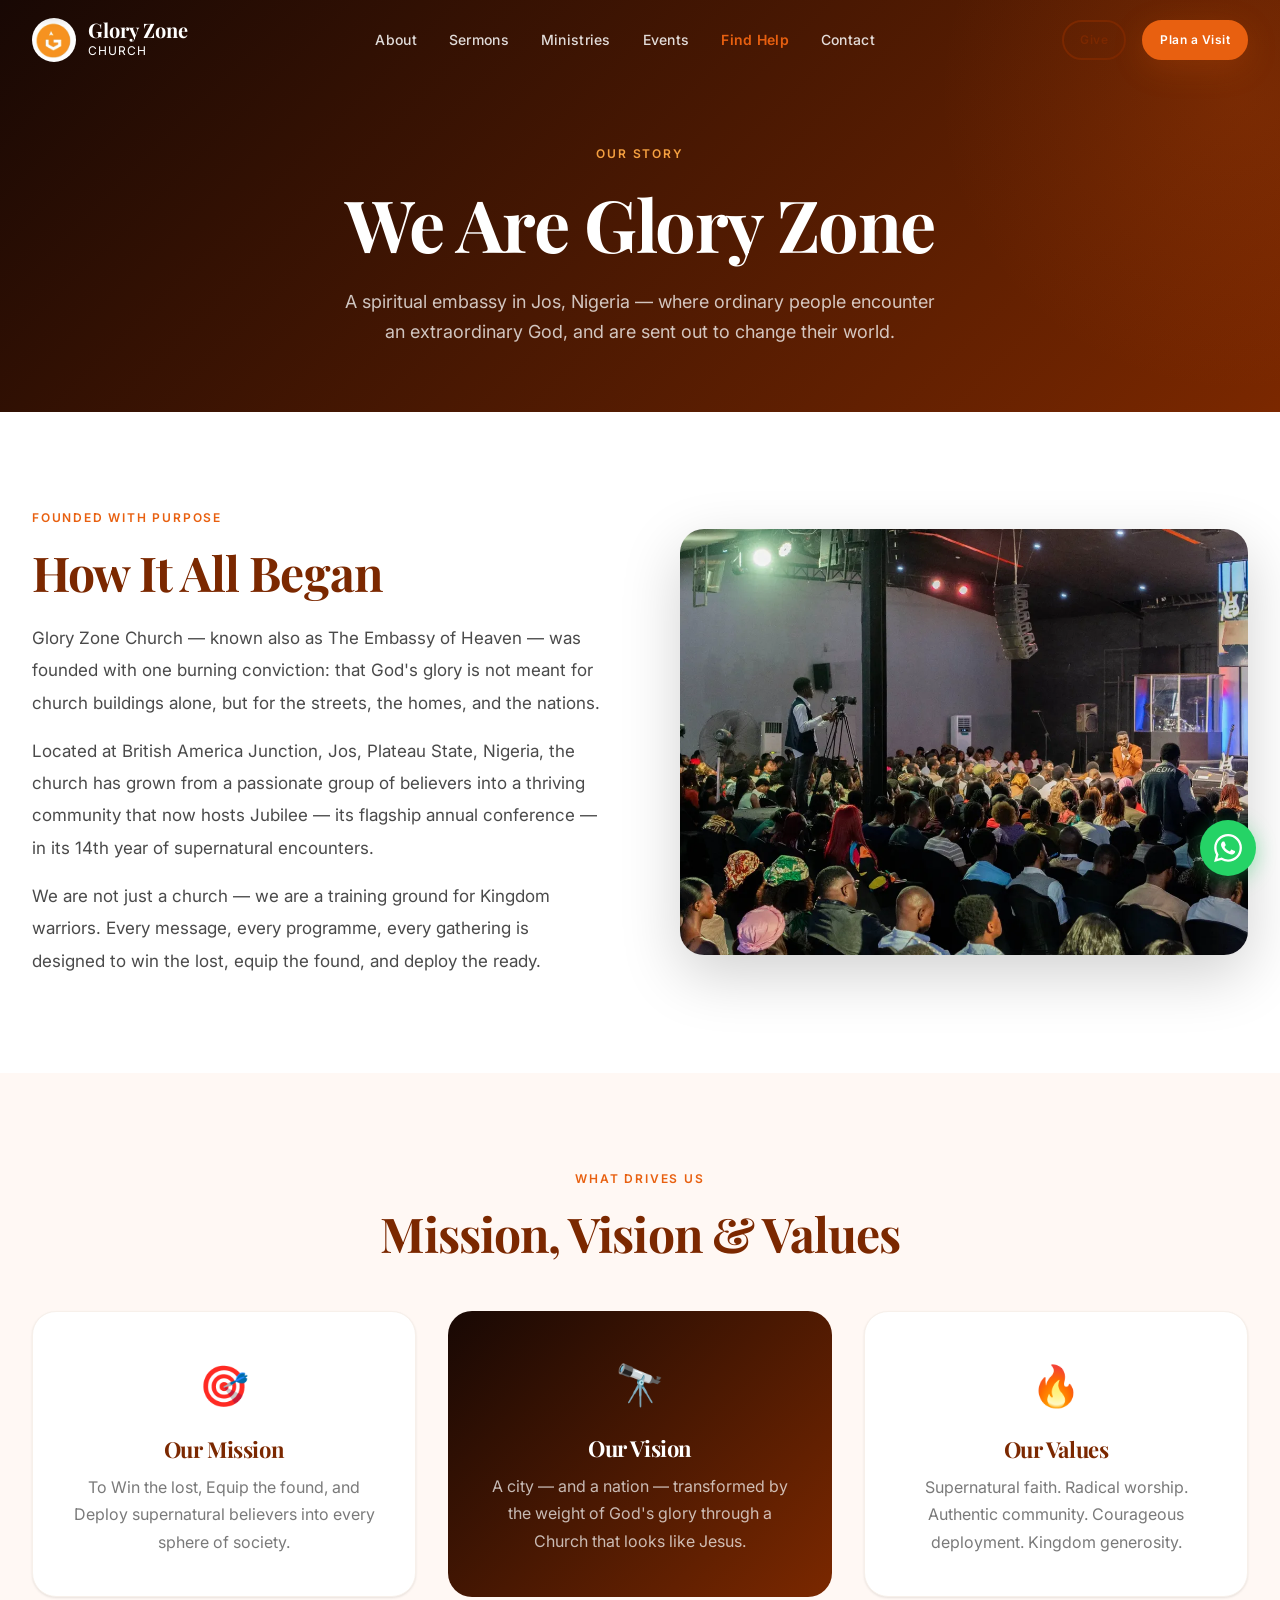
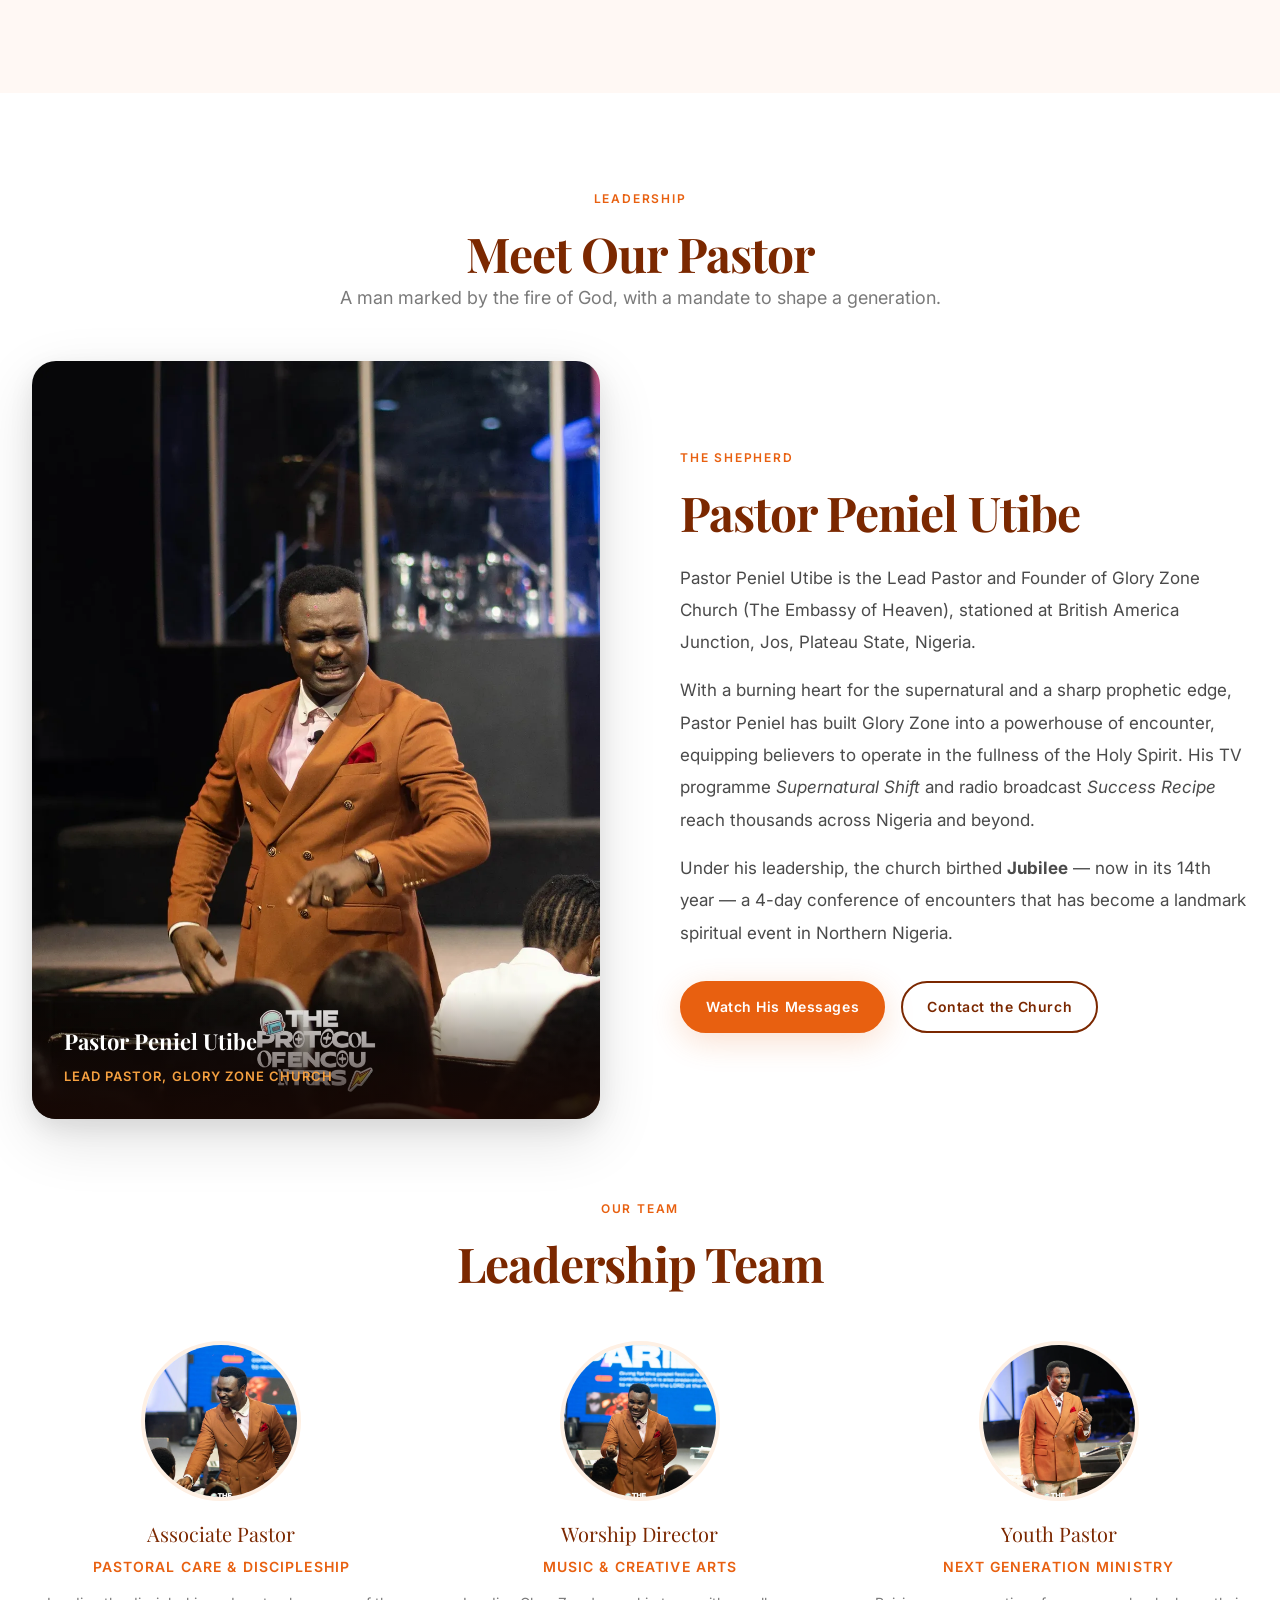
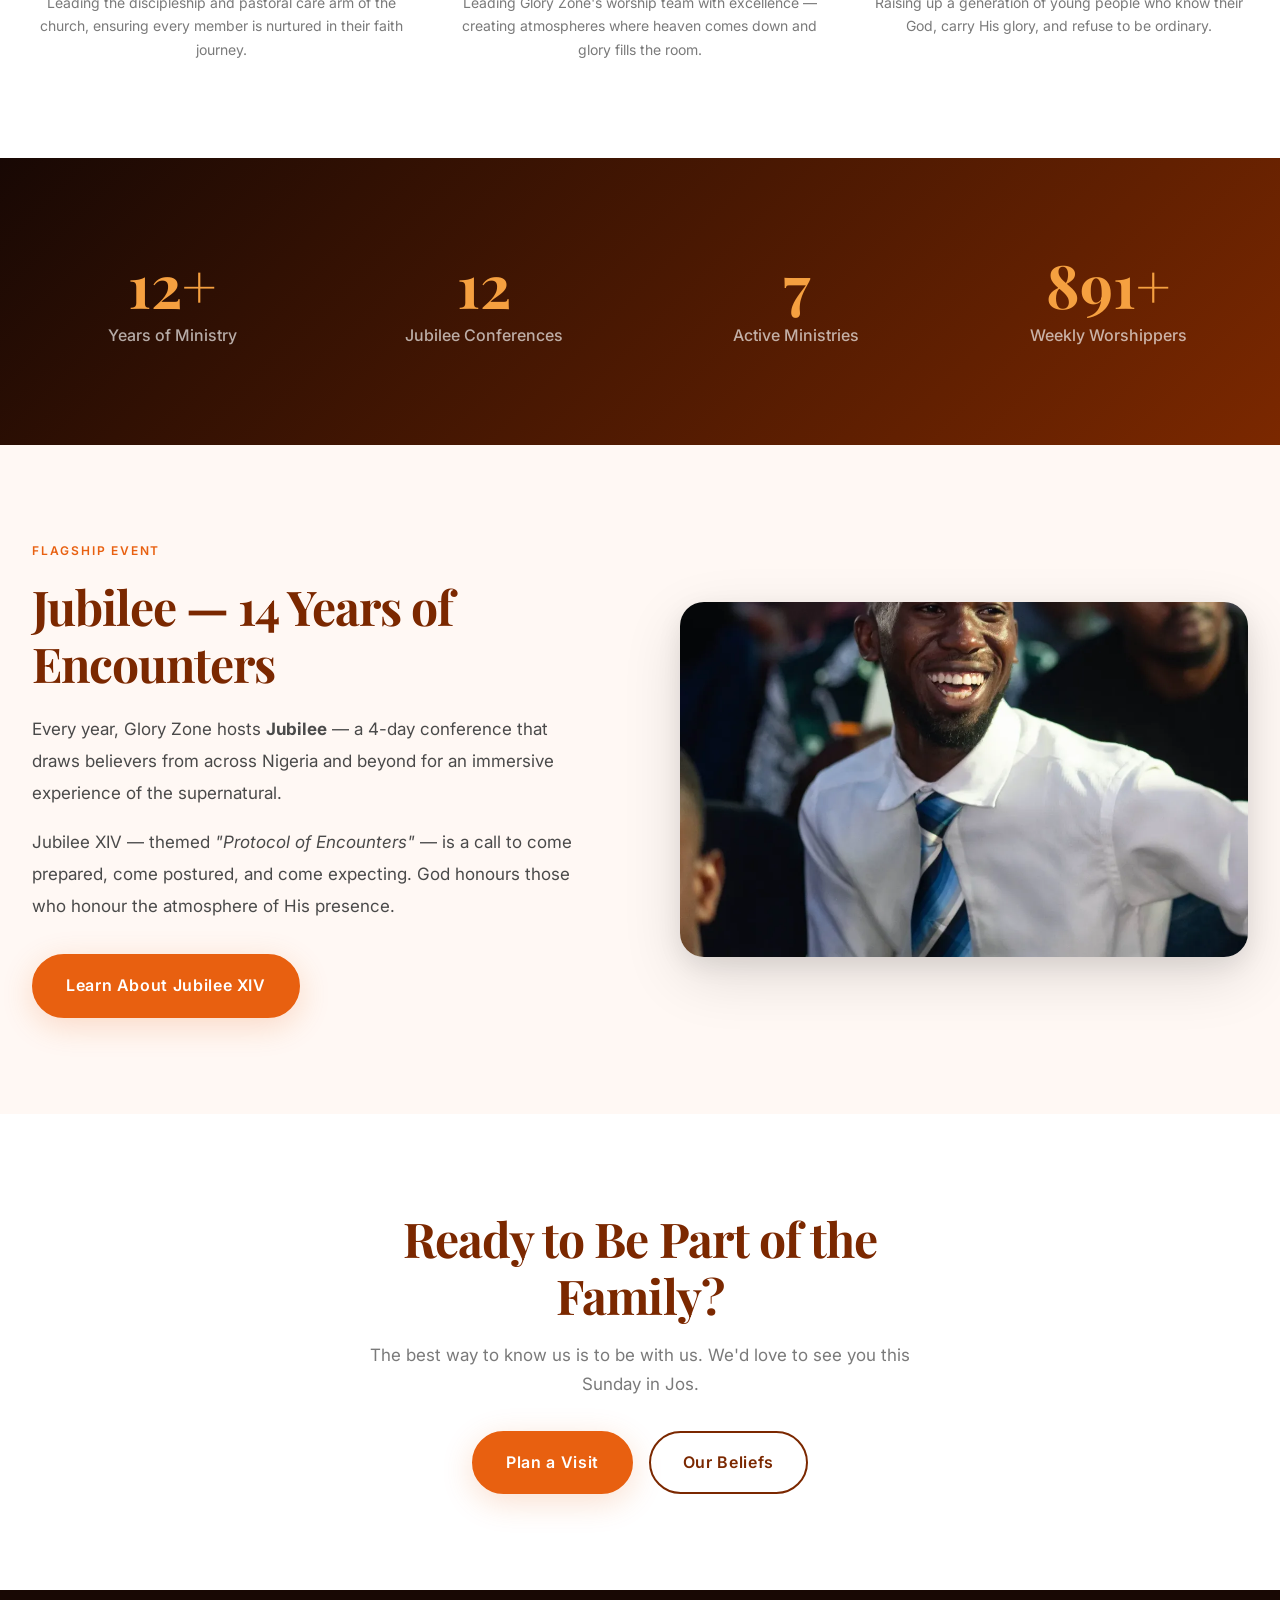
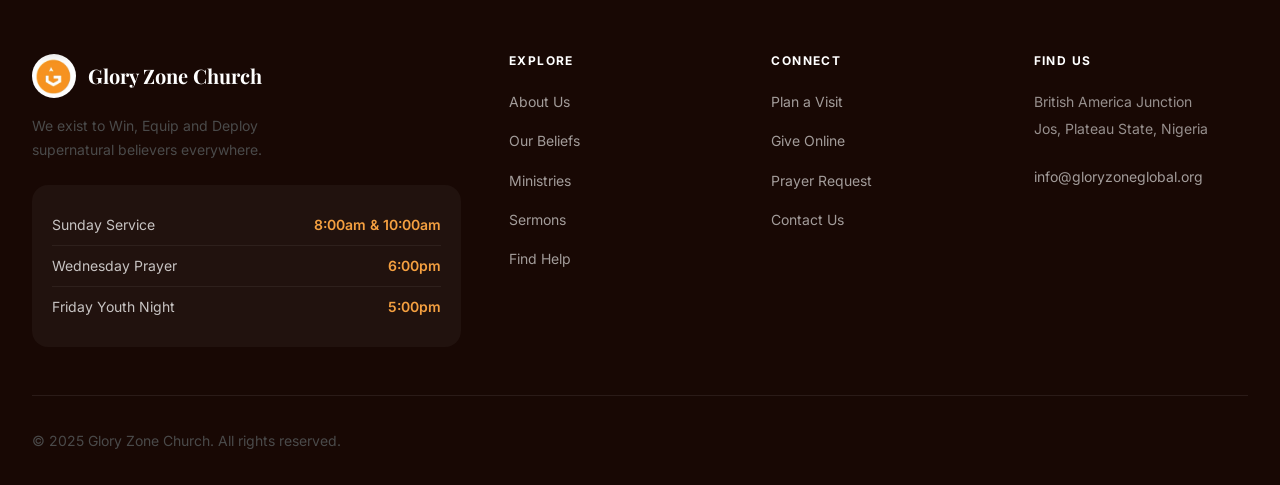
==== about.html @ 0516e6c7 "Launch Glory Zone Church website Complete multi-page site for Glory Zone Church, Jos, Nigeria. Inclu" ====
<!DOCTYPE html>
<html lang="en">
<head>
  <meta charset="UTF-8" />
  <meta name="viewport" content="width=device-width, initial-scale=1.0" />
  <meta name="description" content="About Glory Zone Church — our story, our pastor, and our mission to Win, Equip and Deploy supernatural believers in Jos, Nigeria." />
  <title>About Us — Glory Zone Church</title>
  <link rel="preconnect" href="https://fonts.googleapis.com" />
  <link rel="preconnect" href="https://fonts.gstatic.com" crossorigin />
  <link href="https://fonts.googleapis.com/css2?family=Playfair+Display:ital,wght@0,700;0,800;1,700&family=Inter:wght@400;500;600&display=swap" rel="stylesheet" />
  <link rel="stylesheet" href="css/style.css" />
</head>
<body>

  <nav class="nav nav--transparent" id="main-nav" data-transparent="true">
    <div class="nav__inner">
      <a href="index.html" class="nav__logo">
        <img src="logos/images.jpg" alt="Glory Zone Church" class="nav__logo-img" />
        <div><div class="nav__logo-text">Glory Zone</div><div class="nav__logo-sub">Church</div></div>
      </a>
      <ul class="nav__links">
        <li><a href="about.html" class="nav__link nav__link--active">About</a></li>
        <li><a href="sermons.html" class="nav__link">Sermons</a></li>
        <li><a href="ministries.html" class="nav__link">Ministries</a></li>
        <li><a href="events.html" class="nav__link">Events</a></li>
        <li><a href="find-help.html" class="nav__link nav__link--find-help">Find Help</a></li>
        <li><a href="contact.html" class="nav__link">Contact</a></li>
      </ul>
      <div class="nav__actions">
        <a href="give.html" class="btn btn--secondary btn--sm">Give</a>
        <a href="plan-visit.html" class="btn btn--primary btn--sm">Plan a Visit</a>
        <button class="nav__menu-btn" id="menu-btn"><span></span><span></span><span></span></button>
      </div>
    </div>
  </nav>
  <div class="mobile-nav" id="mobile-nav">
    <button class="mobile-nav__close" id="mobile-nav-close">✕</button>
    <ul class="mobile-nav__links">
      <li><a href="index.html" class="mobile-nav__link">Home</a></li>
      <li><a href="about.html" class="mobile-nav__link">About</a></li>
      <li><a href="sermons.html" class="mobile-nav__link">Sermons</a></li>
      <li><a href="ministries.html" class="mobile-nav__link">Ministries</a></li>
      <li><a href="events.html" class="mobile-nav__link">Events</a></li>
      <li><a href="find-help.html" class="mobile-nav__link mobile-nav__link--find-help">Find Help</a></li>
      <li><a href="plan-visit.html" class="mobile-nav__link">Plan a Visit</a></li>
      <li><a href="give.html" class="mobile-nav__link">Give</a></li>
      <li><a href="contact.html" class="mobile-nav__link">Contact</a></li>
    </ul>
  </div>

  <main>

    <div class="page-hero">
      <span class="page-hero__label">Our Story</span>
      <h1 class="page-hero__title">We Are Glory Zone</h1>
      <p class="page-hero__subtitle">
        A spiritual embassy in Jos, Nigeria — where ordinary people encounter an extraordinary God,
        and are sent out to change their world.
      </p>
    </div>

    <!-- Our Story -->
    <section class="section">
      <div class="container">
        <div style="display:grid;grid-template-columns:1fr 1fr;gap:80px;align-items:center;">
          <div class="reveal">
            <span class="section-header__label">Founded with Purpose</span>
            <h2 style="margin-bottom:20px;">How It All Began</h2>
            <p style="font-size:17px;line-height:1.9;color:var(--color-text-soft);margin-bottom:16px;">
              Glory Zone Church — known also as The Embassy of Heaven — was founded with one burning conviction:
              that God's glory is not meant for church buildings alone, but for the streets, the homes, and the nations.
            </p>
            <p style="font-size:17px;line-height:1.9;color:var(--color-text-soft);margin-bottom:16px;">
              Located at British America Junction, Jos, Plateau State, Nigeria, the church has grown from a passionate
              group of believers into a thriving community that now hosts Jubilee — its flagship annual conference —
              in its 14th year of supernatural encounters.
            </p>
            <p style="font-size:17px;line-height:1.9;color:var(--color-text-soft);">
              We are not just a church — we are a training ground for Kingdom warriors. Every message, every programme,
              every gathering is designed to win the lost, equip the found, and deploy the ready.
            </p>
          </div>
          <div class="reveal" style="border-radius:24px;aspect-ratio:4/3;overflow:hidden;position:relative;box-shadow:0 20px 60px rgba(0,0,0,0.18);">
            <img
              src="Images/THE PROTOCOL OF ENCOUNTERS 🔥As we prepare for Jubilee XIV, do not show up casually. God honors (6).webp"
              alt="Glory Zone Church gathering"
              style="width:100%;height:100%;object-fit:cover;"
            />
          </div>
        </div>
      </div>
    </section>

    <!-- Mission / Vision / Values -->
    <section class="section section--warm">
      <div class="container">
        <div class="section-header section-header--center reveal">
          <span class="section-header__label">What Drives Us</span>
          <h2>Mission, Vision &amp; Values</h2>
        </div>
        <div class="grid grid-3 reveal" style="gap:32px;">
          <div style="text-align:center;padding:40px 32px;background:white;border-radius:var(--radius-xl);border:1px solid var(--color-border-light);box-shadow:var(--shadow-sm);">
            <div style="font-size:40px;margin-bottom:16px;">🎯</div>
            <h3 style="font-size:22px;margin-bottom:12px;">Our Mission</h3>
            <p style="color:var(--color-muted);line-height:1.7;">To Win the lost, Equip the found, and Deploy supernatural believers into every sphere of society.</p>
          </div>
          <div style="text-align:center;padding:40px 32px;background:linear-gradient(135deg,#180804,#7B2800);border-radius:var(--radius-xl);">
            <div style="font-size:40px;margin-bottom:16px;">🔭</div>
            <h3 style="font-size:22px;margin-bottom:12px;color:white;">Our Vision</h3>
            <p style="color:rgba(255,255,255,0.70);line-height:1.7;">A city — and a nation — transformed by the weight of God's glory through a Church that looks like Jesus.</p>
          </div>
          <div style="text-align:center;padding:40px 32px;background:white;border-radius:var(--radius-xl);border:1px solid var(--color-border-light);box-shadow:var(--shadow-sm);">
            <div style="font-size:40px;margin-bottom:16px;">🔥</div>
            <h3 style="font-size:22px;margin-bottom:12px;">Our Values</h3>
            <p style="color:var(--color-muted);line-height:1.7;">Supernatural faith. Radical worship. Authentic community. Courageous deployment. Kingdom generosity.</p>
          </div>
        </div>
      </div>
    </section>

    <!-- Our Pastor -->
    <section class="section">
      <div class="container">
        <div class="section-header section-header--center reveal">
          <span class="section-header__label">Leadership</span>
          <h2>Meet Our Pastor</h2>
          <p class="section-header__desc">A man marked by the fire of God, with a mandate to shape a generation.</p>
        </div>

        <div style="display:grid;grid-template-columns:1fr 1fr;gap:80px;align-items:center;" class="reveal">
          <div style="border-radius:24px;overflow:hidden;box-shadow:var(--shadow-xl);aspect-ratio:3/4;position:relative;">
            <img
              src="Pastors photo/THE PROTOCOL OF ENCOUNTERS 🔥As we prepare for Jubilee XIV, do not show up casually. God honors (5).webp"
              alt="Pastor Peniel Utibe — Lead Pastor, Glory Zone Church"
              style="width:100%;height:100%;object-fit:cover;"
            />
            <div style="position:absolute;bottom:0;left:0;right:0;background:linear-gradient(to top,rgba(24,8,4,0.92),transparent);padding:32px;">
              <div style="font-family:'Playfair Display',serif;font-size:22px;color:white;font-weight:700;">Pastor Peniel Utibe</div>
              <div style="font-size:13px;color:var(--color-accent-light);font-weight:600;letter-spacing:0.08em;text-transform:uppercase;margin-top:4px;">Lead Pastor, Glory Zone Church</div>
            </div>
          </div>

          <div>
            <span class="section-header__label">The Shepherd</span>
            <h2 style="margin-bottom:20px;">Pastor Peniel Utibe</h2>
            <p style="font-size:17px;line-height:1.9;color:var(--color-text-soft);margin-bottom:16px;">
              Pastor Peniel Utibe is the Lead Pastor and Founder of Glory Zone Church (The Embassy of Heaven),
              stationed at British America Junction, Jos, Plateau State, Nigeria.
            </p>
            <p style="font-size:17px;line-height:1.9;color:var(--color-text-soft);margin-bottom:16px;">
              With a burning heart for the supernatural and a sharp prophetic edge, Pastor Peniel has built Glory Zone
              into a powerhouse of encounter, equipping believers to operate in the fullness of the Holy Spirit.
              His TV programme <em>Supernatural Shift</em> and radio broadcast <em>Success Recipe</em> reach thousands
              across Nigeria and beyond.
            </p>
            <p style="font-size:17px;line-height:1.9;color:var(--color-text-soft);margin-bottom:32px;">
              Under his leadership, the church birthed <strong>Jubilee</strong> — now in its 14th year —
              a 4-day conference of encounters that has become a landmark spiritual event in Northern Nigeria.
            </p>
            <div style="display:flex;gap:16px;flex-wrap:wrap;">
              <a href="sermons.html" class="btn btn--primary">Watch His Messages</a>
              <a href="contact.html" class="btn btn--secondary">Contact the Church</a>
            </div>
          </div>
        </div>

        <!-- Additional leadership team -->
        <div style="margin-top:80px;">
          <div class="section-header section-header--center reveal">
            <span class="section-header__label">Our Team</span>
            <h2>Leadership Team</h2>
          </div>
          <div class="grid grid-3 reveal" style="gap:40px;">

            <div class="team-card">
              <div style="width:160px;height:160px;border-radius:50%;overflow:hidden;margin:0 auto var(--space-4);border:4px solid var(--color-accent-subtle);">
                <img src="Pastors photo/THE PROTOCOL OF ENCOUNTERS 🔥As we prepare for Jubilee XIV, do not show up casually. God honors (7).webp" alt="Associate Pastor" style="width:100%;height:100%;object-fit:cover;" />
              </div>
              <div class="team-card__name">Associate Pastor</div>
              <div class="team-card__role">Pastoral Care &amp; Discipleship</div>
              <p class="team-card__bio">Leading the discipleship and pastoral care arm of the church, ensuring every member is nurtured in their faith journey.</p>
            </div>

            <div class="team-card">
              <div style="width:160px;height:160px;border-radius:50%;overflow:hidden;margin:0 auto var(--space-4);border:4px solid var(--color-accent-subtle);">
                <img src="Pastors photo/THE PROTOCOL OF ENCOUNTERS 🔥As we prepare for Jubilee XIV, do not show up casually. God honors (2).webp" alt="Worship Director" style="width:100%;height:100%;object-fit:cover;" />
              </div>
              <div class="team-card__name">Worship Director</div>
              <div class="team-card__role">Music &amp; Creative Arts</div>
              <p class="team-card__bio">Leading Glory Zone's worship team with excellence — creating atmospheres where heaven comes down and glory fills the room.</p>
            </div>

            <div class="team-card">
              <div style="width:160px;height:160px;border-radius:50%;overflow:hidden;margin:0 auto var(--space-4);border:4px solid var(--color-accent-subtle);">
                <img src="Pastors photo/THE PROTOCOL OF ENCOUNTERS 🔥As we prepare for Jubilee XIV, do not show up casually. God honors (3).webp" alt="Youth Pastor" style="width:100%;height:100%;object-fit:cover;" />
              </div>
              <div class="team-card__name">Youth Pastor</div>
              <div class="team-card__role">Next Generation Ministry</div>
              <p class="team-card__bio">Raising up a generation of young people who know their God, carry His glory, and refuse to be ordinary.</p>
            </div>

          </div>
        </div>
      </div>
    </section>

    <!-- Stats -->
    <section class="section" style="background:linear-gradient(135deg,#180804 0%,#7B2800 100%);padding:64px 0;">
      <div class="container">
        <div class="grid grid-4 reveal">
          <div class="stat-card"><div class="stat-card__number" data-count="14" data-suffix="+">14+</div><div class="stat-card__label">Years of Ministry</div></div>
          <div class="stat-card"><div class="stat-card__number" data-count="14" data-suffix="">14</div><div class="stat-card__label">Jubilee Conferences</div></div>
          <div class="stat-card"><div class="stat-card__number" data-count="8" data-suffix="">8</div><div class="stat-card__label">Active Ministries</div></div>
          <div class="stat-card"><div class="stat-card__number" data-count="1000" data-suffix="+">1000+</div><div class="stat-card__label">Weekly Worshippers</div></div>
        </div>
      </div>
    </section>

    <!-- Jubilee Feature -->
    <section class="section section--warm">
      <div class="container">
        <div style="display:grid;grid-template-columns:1fr 1fr;gap:80px;align-items:center;" class="reveal">
          <div>
            <span class="section-header__label">Flagship Event</span>
            <h2 style="margin-bottom:20px;">Jubilee — 14 Years of Encounters</h2>
            <p style="font-size:17px;line-height:1.9;color:var(--color-text-soft);margin-bottom:16px;">
              Every year, Glory Zone hosts <strong>Jubilee</strong> — a 4-day conference that draws believers
              from across Nigeria and beyond for an immersive experience of the supernatural.
            </p>
            <p style="font-size:17px;line-height:1.9;color:var(--color-text-soft);margin-bottom:32px;">
              Jubilee XIV — themed <em>"Protocol of Encounters"</em> — is a call to come prepared, come postured,
              and come expecting. God honours those who honour the atmosphere of His presence.
            </p>
            <a href="events.html" class="btn btn--primary btn--lg">Learn About Jubilee XIV</a>
          </div>
          <div style="border-radius:24px;overflow:hidden;box-shadow:var(--shadow-xl);aspect-ratio:16/10;">
            <img
              src="Images/THE PROTOCOL OF ENCOUNTERS 🔥As we prepare for Jubilee XIV, do not show up casually. God honors (1).webp"
              alt="Jubilee XIV — Glory Zone Church"
              style="width:100%;height:100%;object-fit:cover;"
            />
          </div>
        </div>
      </div>
    </section>

    <!-- CTA -->
    <section class="section" style="text-align:center;">
      <div class="container reveal">
        <div style="max-width:560px;margin:0 auto;">
          <h2 style="margin-bottom:16px;">Ready to Be Part of the Family?</h2>
          <p style="font-size:17px;color:var(--color-muted);line-height:1.7;margin-bottom:32px;">The best way to know us is to be with us. We'd love to see you this Sunday in Jos.</p>
          <div style="display:flex;gap:16px;justify-content:center;flex-wrap:wrap;">
            <a href="plan-visit.html" class="btn btn--primary btn--lg">Plan a Visit</a>
            <a href="beliefs.html" class="btn btn--secondary btn--lg">Our Beliefs</a>
          </div>
        </div>
      </div>
    </section>

  </main>

  <footer class="footer">
    <div class="container">
      <div class="footer__grid">
        <div class="footer__brand">
          <a href="index.html" class="footer__logo">
            <img src="logos/images.jpg" alt="Glory Zone Church" class="footer__logo-img" />
            <span class="footer__logo-name">Glory Zone Church</span>
          </a>
          <p class="footer__tagline">We exist to Win, Equip and Deploy supernatural believers everywhere.</p>
          <div class="footer__service-times">
            <div class="footer__service-time"><span>Sunday Service</span><span>8:00am &amp; 10:00am</span></div>
            <div class="footer__service-time"><span>Wednesday Prayer</span><span>6:00pm</span></div>
            <div class="footer__service-time"><span>Friday Youth Night</span><span>5:00pm</span></div>
          </div>
        </div>
        <div><h4 class="footer__col-title">Explore</h4><ul class="footer__links"><li><a href="about.html" class="footer__link">About Us</a></li><li><a href="beliefs.html" class="footer__link">Our Beliefs</a></li><li><a href="ministries.html" class="footer__link">Ministries</a></li><li><a href="sermons.html" class="footer__link">Sermons</a></li><li><a href="find-help.html" class="footer__link">Find Help</a></li></ul></div>
        <div><h4 class="footer__col-title">Connect</h4><ul class="footer__links"><li><a href="plan-visit.html" class="footer__link">Plan a Visit</a></li><li><a href="give.html" class="footer__link">Give Online</a></li><li><a href="contact.html#prayer" class="footer__link">Prayer Request</a></li><li><a href="contact.html" class="footer__link">Contact Us</a></li></ul></div>
        <div><h4 class="footer__col-title">Find Us</h4><ul class="footer__links"><li><span style="cursor:default;color:rgba(255,255,255,0.55);font-size:14px;">British America Junction<br>Jos, Plateau State, Nigeria</span></li><li style="margin-top:8px;"><a href="mailto:info@gloryzoneglobal.org" class="footer__link">info@gloryzoneglobal.org</a></li></ul></div>
      </div>
      <div class="footer__bottom"><p>© 2025 Glory Zone Church. All rights reserved.</p></div>
    </div>
  </footer>

  <a href="https://wa.me/2348000000000" class="whatsapp-float" target="_blank" rel="noopener" aria-label="WhatsApp">
    <svg viewBox="0 0 24 24"><path d="M17.472 14.382c-.297-.149-1.758-.867-2.03-.967-.273-.099-.471-.148-.67.15-.197.297-.767.966-.94 1.164-.173.199-.347.223-.644.075-.297-.15-1.255-.463-2.39-1.475-.883-.788-1.48-1.761-1.653-2.059-.173-.297-.018-.458.13-.606.134-.133.298-.347.446-.52.149-.174.198-.298.298-.497.099-.198.05-.371-.025-.52-.075-.149-.669-1.612-.916-2.207-.242-.579-.487-.5-.669-.51-.173-.008-.371-.01-.57-.01-.198 0-.52.074-.792.372-.272.297-1.04 1.016-1.04 2.479 0 1.462 1.065 2.875 1.213 3.074.149.198 2.096 3.2 5.077 4.487.709.306 1.262.489 1.694.625.712.227 1.36.195 1.871.118.571-.085 1.758-.719 2.006-1.413.248-.694.248-1.289.173-1.413-.074-.124-.272-.198-.57-.347m-5.421 7.403h-.004a9.87 9.87 0 01-5.031-1.378l-.361-.214-3.741.982.998-3.648-.235-.374a9.86 9.86 0 01-1.51-5.26c.001-5.45 4.436-9.884 9.888-9.884 2.64 0 5.122 1.03 6.988 2.898a9.825 9.825 0 012.893 6.994c-.003 5.45-4.437 9.884-9.885 9.884m8.413-18.297A11.815 11.815 0 0012.05 0C5.495 0 .16 5.335.157 11.892c0 2.096.547 4.142 1.588 5.945L.057 24l6.305-1.654a11.882 11.882 0 005.683 1.448h.005c6.554 0 11.89-5.335 11.893-11.893a11.821 11.821 0 00-3.48-8.413z" fill="white"/></svg>
  </a>
  <script src="js/main.js"></script>
</body>
</html>
---- css/style.css ----
/* ==========================================================================
   GLORY ZONE CHURCH — MASTER STYLESHEET
   Brand: Warm Coral-to-Orange (from logo gradient), fiery & glorious
   ========================================================================== */

/* --------------------------------------------------------------------------
   1. DESIGN TOKENS (CSS VARIABLES)
   -------------------------------------------------------------------------- */
:root {
  /* Primary Palette — Deep Burnt Orange & Warm Gold (Glory Zone logo colors) */
  --color-primary:       #7B2800;
  --color-primary-dark:  #180804;
  --color-primary-light: #A83E10;
  --color-accent:        #E86010;
  --color-accent-light:  #F5A040;
  --color-accent-subtle: #FEF0E4;

  /* Neutrals */
  --color-warm:          #FFF8F4;
  --color-cream:         #FFFAF7;
  --color-white:         #FFFFFF;
  --color-text:          #1E1E1E;
  --color-text-soft:     #4A4A4A;
  --color-muted:         #7A7A7A;
  --color-border:        #F0E8E0;
  --color-border-light:  #F7F0EA;

  /* Emotional UI Colors */
  --color-calm:          #4A7FA5;
  --color-hope:          #7BA05B;
  --color-gentle:        #9E7BB5;

  /* Typography */
  --font-heading: 'Playfair Display', Georgia, serif;
  --font-body:    'Inter', -apple-system, BlinkMacSystemFont, sans-serif;
  --font-label:   'Inter', sans-serif;

  /* Type Scale */
  --text-xs:   0.75rem;
  --text-sm:   0.875rem;
  --text-base: 1rem;
  --text-lg:   1.125rem;
  --text-xl:   1.25rem;
  --text-2xl:  1.5rem;
  --text-3xl:  1.875rem;
  --text-4xl:  2.25rem;
  --text-5xl:  3rem;
  --text-6xl:  3.75rem;
  --text-7xl:  4.5rem;

  /* Spacing */
  --space-1:  0.25rem;
  --space-2:  0.5rem;
  --space-3:  0.75rem;
  --space-4:  1rem;
  --space-5:  1.25rem;
  --space-6:  1.5rem;
  --space-8:  2rem;
  --space-10: 2.5rem;
  --space-12: 3rem;
  --space-16: 4rem;
  --space-20: 5rem;
  --space-24: 6rem;
  --space-32: 8rem;
  --space-40: 10rem;

  /* Border Radius */
  --radius-sm:   4px;
  --radius-md:   8px;
  --radius-lg:   16px;
  --radius-xl:   24px;
  --radius-2xl:  32px;
  --radius-full: 9999px;

  /* Shadows */
  --shadow-sm:   0 1px 3px rgba(0,0,0,0.06), 0 1px 2px rgba(0,0,0,0.04);
  --shadow-md:   0 4px 16px rgba(0,0,0,0.08), 0 2px 6px rgba(0,0,0,0.05);
  --shadow-lg:   0 10px 40px rgba(0,0,0,0.10), 0 4px 16px rgba(0,0,0,0.06);
  --shadow-xl:   0 20px 60px rgba(0,0,0,0.12), 0 8px 24px rgba(0,0,0,0.08);
  --shadow-warm: 0 8px 32px rgba(232, 96, 16, 0.20);

  /* Transitions */
  --transition-fast:   150ms ease;
  --transition-base:   250ms ease;
  --transition-slow:   400ms ease;
  --transition-smooth: 600ms cubic-bezier(0.4, 0, 0.2, 1);

  /* Layout */
  --max-width:       1280px;
  --content-width:   900px;
  --nav-height:      80px;
  --section-padding: var(--space-24) var(--space-8);
}

/* --------------------------------------------------------------------------
   2. RESET & BASE
   -------------------------------------------------------------------------- */
*, *::before, *::after {
  box-sizing: border-box;
  margin: 0;
  padding: 0;
}

html {
  font-size: 16px;
  scroll-behavior: smooth;
  -webkit-font-smoothing: antialiased;
  -moz-osx-font-smoothing: grayscale;
  text-rendering: optimizeLegibility;
}

body {
  font-family: var(--font-body);
  font-size: var(--text-base);
  color: var(--color-text);
  background-color: var(--color-white);
  line-height: 1.7;
  overflow-x: hidden;
}

img { max-width: 100%; height: auto; display: block; }
a   { color: inherit; text-decoration: none; }
ul, ol { list-style: none; }
button { font-family: inherit; cursor: pointer; border: none; background: none; }
input, textarea, select { font-family: inherit; font-size: inherit; }

/* --------------------------------------------------------------------------
   3. TYPOGRAPHY
   -------------------------------------------------------------------------- */
h1, h2, h3, h4, h5, h6 {
  font-family: var(--font-heading);
  font-weight: 700;
  line-height: 1.2;
  color: var(--color-primary);
  letter-spacing: -0.02em;
}

h1 { font-size: clamp(var(--text-4xl), 6vw, var(--text-7xl)); }
h2 { font-size: clamp(var(--text-3xl), 4vw, var(--text-5xl)); }
h3 { font-size: clamp(var(--text-2xl), 3vw, var(--text-3xl)); }
h4 { font-size: var(--text-xl); }
h5 { font-size: var(--text-lg); }
h6 { font-size: var(--text-base); }

p { color: var(--color-text-soft); line-height: 1.8; }

.text-lead {
  font-size: var(--text-xl);
  color: var(--color-text-soft);
  line-height: 1.7;
  font-weight: 400;
}

.text-label {
  font-family: var(--font-label);
  font-size: var(--text-xs);
  font-weight: 600;
  letter-spacing: 0.12em;
  text-transform: uppercase;
  color: var(--color-accent);
}

blockquote {
  font-family: var(--font-heading);
  font-size: var(--text-2xl);
  font-style: italic;
  color: var(--color-primary);
  line-height: 1.5;
  border-left: 3px solid var(--color-accent);
  padding-left: var(--space-6);
}

/* --------------------------------------------------------------------------
   4. LAYOUT UTILITIES
   -------------------------------------------------------------------------- */
.container {
  width: 100%;
  max-width: var(--max-width);
  margin-left: auto;
  margin-right: auto;
  padding-left: var(--space-8);
  padding-right: var(--space-8);
}
.container--narrow { max-width: var(--content-width); }
.container--wide   { max-width: 1440px; }

.section    { padding: var(--space-24) 0; }
.section--lg { padding: var(--space-32) 0; }
.section--sm { padding: var(--space-16) 0; }
.section--warm  { background-color: var(--color-warm); }
.section--cream { background-color: var(--color-cream); }
.section--dark  { background-color: var(--color-primary-dark); color: var(--color-white); }

.section--dark h1, .section--dark h2,
.section--dark h3, .section--dark h4 { color: var(--color-white); }
.section--dark p { color: rgba(255,255,255,0.75); }

.grid   { display: grid; gap: var(--space-8); }
.grid-2 { grid-template-columns: repeat(2, 1fr); }
.grid-3 { grid-template-columns: repeat(3, 1fr); }
.grid-4 { grid-template-columns: repeat(4, 1fr); }

.flex         { display: flex; }
.flex-center  { display: flex; align-items: center; justify-content: center; }
.flex-between { display: flex; align-items: center; justify-content: space-between; }
.flex-col     { display: flex; flex-direction: column; }

.text-center { text-align: center; }
.text-left   { text-align: left; }
.text-right  { text-align: right; }

.gap-2 { gap: var(--space-2); }
.gap-4 { gap: var(--space-4); }
.gap-6 { gap: var(--space-6); }
.gap-8 { gap: var(--space-8); }

/* --------------------------------------------------------------------------
   5. NAVIGATION
   -------------------------------------------------------------------------- */
.nav {
  position: fixed;
  top: 0; left: 0; right: 0;
  z-index: 1000;
  height: var(--nav-height);
  display: flex;
  align-items: center;
  transition: background var(--transition-slow), box-shadow var(--transition-slow);
}

.nav--transparent { background: transparent; }

.nav--scrolled {
  background: rgba(255,255,255,0.97);
  backdrop-filter: blur(12px);
  -webkit-backdrop-filter: blur(12px);
  box-shadow: 0 1px 0 rgba(0,0,0,0.06);
}

.nav__inner {
  width: 100%;
  max-width: var(--max-width);
  margin: 0 auto;
  padding: 0 var(--space-8);
  display: flex;
  align-items: center;
  justify-content: space-between;
}

.nav__logo {
  display: flex;
  align-items: center;
  gap: var(--space-3);
  text-decoration: none;
}

.nav__logo-img {
  width: 44px;
  height: 44px;
  border-radius: var(--radius-full);
  object-fit: cover;
  flex-shrink: 0;
}

.nav__logo-text {
  font-family: var(--font-heading);
  font-size: var(--text-xl);
  font-weight: 700;
  color: var(--color-primary);
  line-height: 1.1;
}

.nav__logo-sub {
  font-family: var(--font-body);
  font-size: var(--text-xs);
  color: var(--color-muted);
  font-weight: 400;
  letter-spacing: 0.08em;
  text-transform: uppercase;
}

.nav--transparent .nav__logo-text,
.nav--transparent .nav__logo-sub { color: white; }

.nav__links {
  display: flex;
  align-items: center;
  gap: var(--space-8);
}

.nav__link {
  font-size: var(--text-sm);
  font-weight: 500;
  color: var(--color-text);
  letter-spacing: 0.02em;
  transition: color var(--transition-fast);
  position: relative;
}

.nav--transparent .nav__link { color: rgba(255,255,255,0.85); }
.nav__link:hover, .nav__link--active { color: var(--color-accent); }
.nav--transparent .nav__link:hover  { color: white; }

.nav__link--find-help {
  color: var(--color-accent) !important;
  font-weight: 600;
}

.nav__actions {
  display: flex;
  align-items: center;
  gap: var(--space-4);
}

.nav__menu-btn {
  display: none;
  flex-direction: column;
  gap: 5px;
  padding: var(--space-2);
  cursor: pointer;
}

.nav__menu-btn span {
  display: block;
  width: 24px;
  height: 2px;
  background: var(--color-primary);
  transition: transform var(--transition-base), opacity var(--transition-fast);
  border-radius: 2px;
}

.nav--transparent .nav__menu-btn span { background: white; }

/* Mobile Nav Overlay */
.mobile-nav {
  position: fixed;
  inset: 0;
  z-index: 999;
  background: var(--color-primary-dark);
  display: flex;
  flex-direction: column;
  align-items: center;
  justify-content: center;
  opacity: 0;
  pointer-events: none;
  transition: opacity var(--transition-smooth);
}

.mobile-nav--open { opacity: 1; pointer-events: all; }

.mobile-nav__close {
  position: absolute;
  top: var(--space-6);
  right: var(--space-8);
  color: white;
  font-size: var(--text-2xl);
  cursor: pointer;
}

.mobile-nav__links {
  display: flex;
  flex-direction: column;
  align-items: center;
  gap: var(--space-6);
  text-align: center;
}

.mobile-nav__link {
  font-family: var(--font-heading);
  font-size: var(--text-3xl);
  color: rgba(255,255,255,0.85);
  font-weight: 700;
  transition: color var(--transition-fast);
}

.mobile-nav__link:hover { color: var(--color-accent-light); }
.mobile-nav__link--find-help { color: var(--color-accent-light); }

/* --------------------------------------------------------------------------
   6. BUTTONS & CTAs
   -------------------------------------------------------------------------- */
.btn {
  display: inline-flex;
  align-items: center;
  justify-content: center;
  gap: var(--space-2);
  font-family: var(--font-body);
  font-size: var(--text-sm);
  font-weight: 600;
  letter-spacing: 0.04em;
  padding: var(--space-3) var(--space-6);
  border-radius: var(--radius-full);
  transition: all var(--transition-base);
  cursor: pointer;
  border: 2px solid transparent;
  text-decoration: none;
  white-space: nowrap;
}

.btn--primary {
  background: var(--color-accent);
  color: white;
  border-color: var(--color-accent);
  box-shadow: var(--shadow-warm);
}
.btn--primary:hover {
  background: var(--color-accent-light);
  border-color: var(--color-accent-light);
  transform: translateY(-1px);
  box-shadow: 0 12px 40px rgba(232, 96, 16, 0.30);
}

.btn--secondary {
  background: transparent;
  color: var(--color-primary);
  border-color: var(--color-primary);
}
.btn--secondary:hover {
  background: var(--color-primary);
  color: white;
  transform: translateY(-1px);
}

.btn--ghost {
  background: transparent;
  color: white;
  border-color: rgba(255,255,255,0.5);
}
.btn--ghost:hover {
  background: rgba(255,255,255,0.1);
  border-color: white;
}

.btn--white {
  background: white;
  color: var(--color-primary);
  border-color: white;
}
.btn--white:hover { background: var(--color-warm); transform: translateY(-1px); }

.btn--lg  { font-size: var(--text-base); padding: var(--space-4) var(--space-8); }
.btn--sm  { font-size: var(--text-xs); padding: var(--space-2) var(--space-4); }
.btn--full { width: 100%; }

.btn svg { width: 18px; height: 18px; flex-shrink: 0; }

/* Floating WhatsApp button */
.whatsapp-float {
  position: fixed;
  bottom: var(--space-6);
  right: var(--space-6);
  z-index: 900;
  width: 56px;
  height: 56px;
  background: #25D366;
  border-radius: var(--radius-full);
  display: flex;
  align-items: center;
  justify-content: center;
  box-shadow: 0 4px 20px rgba(37, 211, 102, 0.4);
  transition: transform var(--transition-base), box-shadow var(--transition-base);
}
.whatsapp-float:hover {
  transform: scale(1.1);
  box-shadow: 0 8px 32px rgba(37, 211, 102, 0.5);
}
.whatsapp-float svg { width: 28px; height: 28px; fill: white; }

/* --------------------------------------------------------------------------
   7. HERO SECTIONS
   -------------------------------------------------------------------------- */
.hero {
  position: relative;
  min-height: 100vh;
  display: flex;
  align-items: center;
  overflow: hidden;
}

.hero__bg {
  position: absolute;
  inset: 0;
  background-size: cover;
  background-position: center;
  background-repeat: no-repeat;
}

.hero__bg::after {
  content: '';
  position: absolute;
  inset: 0;
  background: linear-gradient(
    135deg,
    rgba(24, 8, 4, 0.88) 0%,
    rgba(24, 8, 4, 0.62) 50%,
    rgba(232, 96, 16, 0.18) 100%
  );
}

.hero__bg--gradient {
  background: linear-gradient(135deg, #180804 0%, #7B2800 60%, #A83E10 100%);
}
.hero__bg--gradient::after { background: none; }

.hero__content {
  position: relative;
  z-index: 2;
  width: 100%;
  max-width: var(--max-width);
  margin: 0 auto;
  padding: calc(var(--nav-height) + var(--space-16)) var(--space-8) var(--space-16);
}

.hero__label {
  font-family: var(--font-label);
  font-size: var(--text-xs);
  font-weight: 600;
  letter-spacing: 0.15em;
  text-transform: uppercase;
  color: var(--color-accent-light);
  margin-bottom: var(--space-4);
  display: block;
}

.hero__title {
  font-family: var(--font-heading);
  font-size: clamp(var(--text-4xl), 6vw, var(--text-7xl));
  font-weight: 700;
  color: white;
  line-height: 1.1;
  letter-spacing: -0.03em;
  margin-bottom: var(--space-6);
  max-width: 800px;
}

.hero__title span { color: var(--color-accent-light); display: block; }

.hero__subtitle {
  font-size: var(--text-lg);
  color: rgba(255,255,255,0.80);
  line-height: 1.7;
  margin-bottom: var(--space-10);
  max-width: 560px;
}

.hero__actions {
  display: flex;
  flex-wrap: wrap;
  gap: var(--space-4);
  align-items: center;
}

.hero__scroll {
  position: absolute;
  bottom: var(--space-8);
  left: 50%;
  transform: translateX(-50%);
  z-index: 2;
  display: flex;
  flex-direction: column;
  align-items: center;
  gap: var(--space-2);
  color: rgba(255,255,255,0.5);
  font-size: var(--text-xs);
  letter-spacing: 0.1em;
  text-transform: uppercase;
  animation: scrollBounce 2s ease-in-out infinite;
}

.hero__scroll-line {
  width: 1px;
  height: 48px;
  background: linear-gradient(to bottom, rgba(255,255,255,0.5), transparent);
}

@keyframes scrollBounce {
  0%, 100% { transform: translateX(-50%) translateY(0); }
  50%       { transform: translateX(-50%) translateY(6px); }
}

/* Service times bar */
.service-bar {
  background: rgba(255,255,255,0.08);
  backdrop-filter: blur(8px);
  border-top: 1px solid rgba(255,255,255,0.12);
  padding: var(--space-4) var(--space-8);
  position: relative;
  z-index: 2;
}

.service-bar__inner {
  max-width: var(--max-width);
  margin: 0 auto;
  display: flex;
  flex-wrap: wrap;
  align-items: center;
  justify-content: center;
  gap: var(--space-8);
}

.service-bar__item {
  display: flex;
  align-items: center;
  gap: var(--space-3);
  color: rgba(255,255,255,0.85);
  font-size: var(--text-sm);
}

.service-bar__dot {
  width: 6px;
  height: 6px;
  border-radius: var(--radius-full);
  background: var(--color-accent-light);
  flex-shrink: 0;
}

/* Page hero (shorter, inner pages) */
.page-hero {
  padding: calc(var(--nav-height) + var(--space-16)) var(--space-8) var(--space-16);
  background: linear-gradient(135deg, #180804 0%, #7B2800 100%);
  text-align: center;
  position: relative;
  overflow: hidden;
}

.page-hero::before {
  content: '';
  position: absolute;
  top: -50%;
  right: -20%;
  width: 600px;
  height: 600px;
  background: radial-gradient(circle, rgba(232,96,16,0.15) 0%, transparent 70%);
  pointer-events: none;
}

.page-hero__label {
  font-family: var(--font-label);
  font-size: var(--text-xs);
  font-weight: 600;
  letter-spacing: 0.15em;
  text-transform: uppercase;
  color: var(--color-accent-light);
  margin-bottom: var(--space-4);
  display: block;
}

.page-hero__title  { color: white; margin-bottom: var(--space-5); }
.page-hero__subtitle {
  color: rgba(255,255,255,0.75);
  font-size: var(--text-lg);
  max-width: 600px;
  margin: 0 auto;
  line-height: 1.7;
}

/* --------------------------------------------------------------------------
   8. SECTION HEADERS
   -------------------------------------------------------------------------- */
.section-header { margin-bottom: var(--space-12); }
.section-header--center {
  text-align: center;
  max-width: 680px;
  margin-left: auto;
  margin-right: auto;
}

.section-header__label {
  display: block;
  font-family: var(--font-label);
  font-size: var(--text-xs);
  font-weight: 600;
  letter-spacing: 0.15em;
  text-transform: uppercase;
  color: var(--color-accent);
  margin-bottom: var(--space-4);
}

.section-header__title   { margin-bottom: var(--space-5); }
.section-header__desc    { font-size: var(--text-lg); color: var(--color-muted); line-height: 1.7; }

/* --------------------------------------------------------------------------
   9. CARDS
   -------------------------------------------------------------------------- */
.card {
  background: white;
  border-radius: var(--radius-xl);
  overflow: hidden;
  transition: transform var(--transition-base), box-shadow var(--transition-base);
  border: 1px solid var(--color-border-light);
}
.card:hover { transform: translateY(-4px); box-shadow: var(--shadow-lg); }

.card__image {
  width: 100%;
  aspect-ratio: 16/9;
  object-fit: cover;
  background: var(--color-warm);
}

.card__body   { padding: var(--space-6); }
.card__label  {
  font-family: var(--font-label);
  font-size: var(--text-xs);
  font-weight: 600;
  letter-spacing: 0.1em;
  text-transform: uppercase;
  color: var(--color-accent);
  margin-bottom: var(--space-2);
  display: block;
}

.card__title {
  font-size: var(--text-xl);
  font-family: var(--font-heading);
  font-weight: 700;
  color: var(--color-primary);
  margin-bottom: var(--space-3);
  line-height: 1.3;
}

.card__text { font-size: var(--text-sm); color: var(--color-muted); line-height: 1.7; margin-bottom: var(--space-5); }
.card__meta { font-size: var(--text-xs); color: var(--color-muted); display: flex; align-items: center; gap: var(--space-4); }

/* Sermon Card */
.sermon-card {
  background: white;
  border-radius: var(--radius-xl);
  overflow: hidden;
  border: 1px solid var(--color-border-light);
  transition: transform var(--transition-base), box-shadow var(--transition-base);
}
.sermon-card:hover { transform: translateY(-4px); box-shadow: var(--shadow-lg); }

.sermon-card__thumb {
  position: relative;
  aspect-ratio: 16/9;
  background: var(--color-primary-dark);
  overflow: hidden;
}
.sermon-card__thumb img {
  width: 100%;
  height: 100%;
  object-fit: cover;
  opacity: 0.75;
  transition: opacity var(--transition-base);
}
.sermon-card:hover .sermon-card__thumb img { opacity: 0.9; }

.sermon-card__play {
  position: absolute;
  inset: 0;
  display: flex;
  align-items: center;
  justify-content: center;
  z-index: 2;
}

.sermon-card__play-btn {
  width: 56px;
  height: 56px;
  background: rgba(255,255,255,0.95);
  border-radius: var(--radius-full);
  display: flex;
  align-items: center;
  justify-content: center;
  transition: transform var(--transition-base);
  box-shadow: 0 4px 20px rgba(0,0,0,0.2);
  cursor: pointer;
}
.sermon-card:hover .sermon-card__play-btn { transform: scale(1.1); }
.sermon-card__play-btn svg { fill: var(--color-accent); margin-left: 3px; }

.sermon-card__body   { padding: var(--space-5); }
.sermon-card__series {
  font-size: var(--text-xs);
  color: var(--color-accent);
  font-weight: 600;
  letter-spacing: 0.08em;
  text-transform: uppercase;
  margin-bottom: var(--space-2);
}
.sermon-card__title {
  font-family: var(--font-heading);
  font-size: var(--text-lg);
  color: var(--color-primary);
  font-weight: 700;
  margin-bottom: var(--space-2);
  line-height: 1.35;
}
.sermon-card__speaker { font-size: var(--text-sm); color: var(--color-muted); }

/* Help Card */
.help-card {
  position: relative;
  border-radius: var(--radius-xl);
  overflow: hidden;
  cursor: pointer;
  aspect-ratio: 4/5;
  display: flex;
  flex-direction: column;
  justify-content: flex-end;
  transition: transform var(--transition-base), box-shadow var(--transition-base);
  text-decoration: none;
}
.help-card:hover { transform: translateY(-6px); box-shadow: var(--shadow-xl); }

.help-card__bg {
  position: absolute;
  inset: 0;
  background-size: cover;
  background-position: center;
  transition: transform var(--transition-smooth);
}
.help-card:hover .help-card__bg { transform: scale(1.04); }

.help-card__overlay {
  position: absolute;
  inset: 0;
  background: linear-gradient(to top, rgba(15,5,2,0.92) 0%, rgba(15,5,2,0.4) 50%, transparent 100%);
}

.help-card__content { position: relative; z-index: 2; padding: var(--space-6); }
.help-card__icon    { font-size: var(--text-2xl); margin-bottom: var(--space-3); display: block; }
.help-card__title   { font-family: var(--font-heading); font-size: var(--text-xl); color: white; font-weight: 700; margin-bottom: var(--space-2); line-height: 1.25; }
.help-card__sub     { font-size: var(--text-sm); color: rgba(255,255,255,0.7); line-height: 1.5; }

.help-card__arrow {
  width: 36px;
  height: 36px;
  border-radius: var(--radius-full);
  border: 1.5px solid rgba(255,255,255,0.4);
  display: flex;
  align-items: center;
  justify-content: center;
  margin-top: var(--space-4);
  transition: background var(--transition-base), border-color var(--transition-base);
}
.help-card:hover .help-card__arrow { background: var(--color-accent); border-color: var(--color-accent); }
.help-card__arrow svg { width: 16px; height: 16px; stroke: white; fill: none; }

/* Ministry Card */
.ministry-card {
  background: white;
  border-radius: var(--radius-xl);
  padding: var(--space-8);
  border: 1px solid var(--color-border-light);
  transition: all var(--transition-base);
  position: relative;
  overflow: hidden;
}
.ministry-card::before {
  content: '';
  position: absolute;
  top: 0; left: 0; right: 0;
  height: 3px;
  background: linear-gradient(90deg, #F06868, #E86010);
  transform: scaleX(0);
  transform-origin: left;
  transition: transform var(--transition-smooth);
}
.ministry-card:hover::before { transform: scaleX(1); }
.ministry-card:hover { transform: translateY(-4px); box-shadow: var(--shadow-lg); }

.ministry-card__icon {
  width: 56px;
  height: 56px;
  border-radius: var(--radius-lg);
  background: var(--color-accent-subtle);
  display: flex;
  align-items: center;
  justify-content: center;
  font-size: var(--text-2xl);
  margin-bottom: var(--space-5);
}
.ministry-card__title { font-family: var(--font-heading); font-size: var(--text-xl); color: var(--color-primary); margin-bottom: var(--space-3); }
.ministry-card__desc  { font-size: var(--text-sm); color: var(--color-muted); line-height: 1.7; }

/* Team Card */
.team-card { text-align: center; }
.team-card__photo {
  width: 160px;
  height: 160px;
  border-radius: var(--radius-full);
  object-fit: cover;
  margin: 0 auto var(--space-4);
  border: 4px solid var(--color-accent-subtle);
}
.team-card__photo-placeholder {
  width: 160px;
  height: 160px;
  border-radius: var(--radius-full);
  background: linear-gradient(135deg, var(--color-accent-subtle), var(--color-border));
  margin: 0 auto var(--space-4);
  display: flex;
  align-items: center;
  justify-content: center;
  color: var(--color-muted);
  font-size: var(--text-3xl);
}
.team-card__name { font-family: var(--font-heading); font-size: var(--text-xl); color: var(--color-primary); margin-bottom: var(--space-1); }
.team-card__role { font-size: var(--text-sm); color: var(--color-accent); font-weight: 600; text-transform: uppercase; letter-spacing: 0.08em; margin-bottom: var(--space-3); }
.team-card__bio  { font-size: var(--text-sm); color: var(--color-muted); line-height: 1.7; }

/* Stat Card */
.stat-card { text-align: center; padding: var(--space-8); }
.stat-card__number {
  font-family: var(--font-heading);
  font-size: var(--text-6xl);
  font-weight: 700;
  color: var(--color-accent-light);
  line-height: 1;
  margin-bottom: var(--space-2);
}
.stat-card__label { font-size: var(--text-base); color: rgba(255,255,255,0.65); font-weight: 500; }

/* Event Card */
.event-card {
  display: flex;
  gap: var(--space-5);
  padding: var(--space-5);
  background: white;
  border-radius: var(--radius-xl);
  border: 1px solid var(--color-border-light);
  transition: all var(--transition-base);
}
.event-card:hover { box-shadow: var(--shadow-md); transform: translateX(4px); }

.event-card__date {
  flex-shrink: 0;
  width: 60px;
  text-align: center;
  background: var(--color-accent-subtle);
  border-radius: var(--radius-md);
  padding: var(--space-3) var(--space-2);
  display: flex;
  flex-direction: column;
  align-items: center;
  justify-content: center;
}
.event-card__day   { font-family: var(--font-heading); font-size: var(--text-3xl); font-weight: 700; color: var(--color-accent); line-height: 1; }
.event-card__month { font-size: var(--text-xs); font-weight: 600; text-transform: uppercase; color: var(--color-accent); letter-spacing: 0.08em; margin-top: var(--space-1); }
.event-card__body  { flex: 1; }
.event-card__title { font-family: var(--font-heading); font-size: var(--text-lg); color: var(--color-primary); margin-bottom: var(--space-2); font-weight: 700; }
.event-card__meta  { font-size: var(--text-sm); color: var(--color-muted); display: flex; flex-wrap: wrap; gap: var(--space-3); }

/* --------------------------------------------------------------------------
   10. FORMS
   -------------------------------------------------------------------------- */
.form-group  { margin-bottom: var(--space-5); }
.form-label  { display: block; font-size: var(--text-sm); font-weight: 600; color: var(--color-text); margin-bottom: var(--space-2); }
.form-hint   { font-size: var(--text-xs); color: var(--color-muted); margin-top: var(--space-1); }

.form-input, .form-select, .form-textarea {
  width: 100%;
  padding: var(--space-3) var(--space-4);
  border: 1.5px solid var(--color-border);
  border-radius: var(--radius-md);
  font-size: var(--text-base);
  color: var(--color-text);
  background: white;
  transition: border-color var(--transition-fast), box-shadow var(--transition-fast);
  outline: none;
  appearance: none;
}

.form-input:focus, .form-select:focus, .form-textarea:focus {
  border-color: var(--color-accent);
  box-shadow: 0 0 0 3px rgba(232, 96, 16, 0.12);
}

.form-input::placeholder, .form-textarea::placeholder { color: var(--color-muted); }
.form-textarea { resize: vertical; min-height: 140px; line-height: 1.7; }
.form-select {
  background-image: url("data:image/svg+xml,%3Csvg xmlns='http://www.w3.org/2000/svg' width='16' height='16' viewBox='0 0 24 24' fill='none' stroke='%237A7A7A' stroke-width='2'%3E%3Cpath d='M6 9l6 6 6-6'/%3E%3C/svg%3E");
  background-repeat: no-repeat;
  background-position: right var(--space-3) center;
  padding-right: var(--space-10);
}

.form-row { display: grid; grid-template-columns: 1fr 1fr; gap: var(--space-4); }

.form-check { display: flex; align-items: flex-start; gap: var(--space-3); cursor: pointer; }
.form-check input[type="checkbox"] { width: 18px; height: 18px; flex-shrink: 0; margin-top: 2px; accent-color: var(--color-accent); }
.form-check__label { font-size: var(--text-sm); color: var(--color-text-soft); line-height: 1.5; }

.prayer-form {
  background: white;
  border-radius: var(--radius-2xl);
  padding: var(--space-10);
  box-shadow: var(--shadow-lg);
  border: 1px solid var(--color-border-light);
}

/* --------------------------------------------------------------------------
   11. GIVE PAGE
   -------------------------------------------------------------------------- */
.giving-options { display: grid; grid-template-columns: repeat(4, 1fr); gap: var(--space-4); margin-bottom: var(--space-6); }
.giving-amount {
  padding: var(--space-5) var(--space-4);
  border: 2px solid var(--color-border);
  border-radius: var(--radius-lg);
  text-align: center;
  cursor: pointer;
  transition: all var(--transition-fast);
  background: white;
}
.giving-amount:hover, .giving-amount--active { border-color: var(--color-accent); background: var(--color-accent-subtle); }
.giving-amount__value  { font-family: var(--font-heading); font-size: var(--text-2xl); color: var(--color-primary); font-weight: 700; }
.giving-amount__label  { font-size: var(--text-xs); color: var(--color-muted); margin-top: var(--space-1); }

/* --------------------------------------------------------------------------
   12. FIND HELP PAGE
   -------------------------------------------------------------------------- */
.find-help-hero {
  min-height: 60vh;
  background: linear-gradient(160deg, #180804 0%, #3A1008 40%, #180804 100%);
  display: flex;
  align-items: center;
  justify-content: center;
  text-align: center;
  padding: calc(var(--nav-height) + var(--space-16)) var(--space-8) var(--space-16);
  position: relative;
  overflow: hidden;
}
.find-help-hero::before {
  content: '';
  position: absolute;
  inset: 0;
  background: radial-gradient(ellipse at center, rgba(232,96,16,0.10) 0%, transparent 70%);
  pointer-events: none;
}
.find-help-hero::after {
  content: '';
  position: absolute;
  bottom: 0; left: 0; right: 0;
  height: 80px;
  background: linear-gradient(to bottom, transparent, var(--color-white));
}

.find-help-hero__content { position: relative; z-index: 2; max-width: 640px; }

.find-help-hero__eyebrow {
  display: inline-flex;
  align-items: center;
  gap: var(--space-2);
  background: rgba(232,96,16,0.15);
  border: 1px solid rgba(232,96,16,0.3);
  border-radius: var(--radius-full);
  padding: var(--space-2) var(--space-4);
  font-size: var(--text-xs);
  font-weight: 600;
  letter-spacing: 0.1em;
  text-transform: uppercase;
  color: var(--color-accent-light);
  margin-bottom: var(--space-6);
}

.find-help-hero__title {
  font-family: var(--font-heading);
  font-size: clamp(var(--text-4xl), 5vw, var(--text-6xl));
  color: white;
  font-weight: 700;
  line-height: 1.1;
  margin-bottom: var(--space-5);
}
.find-help-hero__sub { font-size: var(--text-lg); color: rgba(255,255,255,0.70); line-height: 1.7; max-width: 480px; margin: 0 auto; }

.help-grid { display: grid; grid-template-columns: repeat(3, 1fr); gap: var(--space-5); }
.help-suboptions { display: grid; grid-template-columns: repeat(2, 1fr); gap: var(--space-3); margin: var(--space-8) 0; }

.help-suboption {
  padding: var(--space-4) var(--space-5);
  background: var(--color-warm);
  border-radius: var(--radius-lg);
  border: 1.5px solid var(--color-border);
  cursor: pointer;
  transition: all var(--transition-fast);
  font-size: var(--text-sm);
  color: var(--color-text-soft);
  font-weight: 500;
  line-height: 1.4;
}
.help-suboption:hover { border-color: var(--color-accent); background: var(--color-accent-subtle); color: var(--color-primary); }

.help-detail { max-width: 800px; margin: 0 auto; padding: var(--space-16) var(--space-8); }
.help-detail__heading { font-size: clamp(var(--text-3xl), 4vw, var(--text-5xl)); color: var(--color-primary); margin-bottom: var(--space-5); }
.help-detail__prayer {
  background: linear-gradient(135deg, var(--color-warm) 0%, var(--color-accent-subtle) 100%);
  border-radius: var(--radius-xl);
  padding: var(--space-8) var(--space-10);
  border-left: 4px solid var(--color-accent);
  margin: var(--space-8) 0;
}
.help-detail__prayer p { font-family: var(--font-heading); font-style: italic; font-size: var(--text-lg); color: var(--color-primary); line-height: 1.7; }

.video-embed {
  width: 100%;
  aspect-ratio: 16/9;
  border-radius: var(--radius-xl);
  overflow: hidden;
  background: var(--color-primary-dark);
  margin: var(--space-8) 0;
  box-shadow: var(--shadow-xl);
}
.video-embed iframe { width: 100%; height: 100%; border: none; }

/* --------------------------------------------------------------------------
   13. TESTIMONIALS
   -------------------------------------------------------------------------- */
.testimonial {
  background: white;
  border-radius: var(--radius-xl);
  padding: var(--space-8);
  border: 1px solid var(--color-border-light);
  position: relative;
}
.testimonial::before {
  content: '"';
  font-family: var(--font-heading);
  font-size: 80px;
  color: var(--color-accent-subtle);
  position: absolute;
  top: var(--space-4);
  left: var(--space-6);
  line-height: 1;
  pointer-events: none;
}
.testimonial__text   { font-size: var(--text-base); color: var(--color-text-soft); line-height: 1.8; margin-bottom: var(--space-6); padding-top: var(--space-4); }
.testimonial__author { display: flex; align-items: center; gap: var(--space-3); }
.testimonial__avatar {
  width: 44px; height: 44px;
  border-radius: var(--radius-full);
  object-fit: cover;
  border: 2px solid var(--color-border);
}
.testimonial__avatar-placeholder {
  width: 44px; height: 44px;
  border-radius: var(--radius-full);
  background: var(--color-accent-subtle);
  display: flex; align-items: center; justify-content: center;
  font-size: var(--text-lg);
  border: 2px solid var(--color-border);
  flex-shrink: 0;
}
.testimonial__name { font-weight: 600; font-size: var(--text-sm); color: var(--color-primary); }
.testimonial__role { font-size: var(--text-xs); color: var(--color-muted); }

/* --------------------------------------------------------------------------
   14. SCRIPTURE BANNER
   -------------------------------------------------------------------------- */
.scripture-banner {
  background: linear-gradient(135deg, #180804 0%, #7B2800 100%);
  padding: var(--space-16) var(--space-8);
  text-align: center;
  position: relative;
  overflow: hidden;
}
.scripture-banner::before {
  content: '"';
  font-family: var(--font-heading);
  font-size: 300px;
  color: rgba(255,255,255,0.03);
  position: absolute;
  top: -60px; left: -30px;
  line-height: 1;
  pointer-events: none;
}
.scripture-banner__text {
  font-family: var(--font-heading);
  font-size: clamp(var(--text-2xl), 3.5vw, var(--text-4xl));
  color: white;
  font-style: italic;
  line-height: 1.4;
  max-width: 800px;
  margin: 0 auto var(--space-4);
}
.scripture-banner__ref {
  font-size: var(--text-sm);
  color: var(--color-accent-light);
  font-weight: 600;
  letter-spacing: 0.1em;
  text-transform: uppercase;
}

/* --------------------------------------------------------------------------
   15. VISIT STEPS
   -------------------------------------------------------------------------- */
.visit-steps { counter-reset: step-counter; }
.visit-step {
  display: flex;
  gap: var(--space-6);
  padding: var(--space-6) 0;
  border-bottom: 1px solid var(--color-border-light);
  counter-increment: step-counter;
}
.visit-step:last-child { border-bottom: none; }
.visit-step__number {
  flex-shrink: 0;
  width: 48px; height: 48px;
  border-radius: var(--radius-full);
  background: var(--color-accent-subtle);
  display: flex; align-items: center; justify-content: center;
  font-family: var(--font-heading);
  font-size: var(--text-xl);
  font-weight: 700;
  color: var(--color-accent);
}
.visit-step__content { flex: 1; }
.visit-step__title { font-family: var(--font-heading); font-size: var(--text-xl); color: var(--color-primary); margin-bottom: var(--space-2); font-weight: 700; }
.visit-step__desc  { font-size: var(--text-base); color: var(--color-muted); line-height: 1.7; }

/* --------------------------------------------------------------------------
   16. BELIEFS
   -------------------------------------------------------------------------- */
.belief-item {
  padding: var(--space-8) 0;
  border-bottom: 1px solid var(--color-border-light);
  display: grid;
  grid-template-columns: 1fr 2fr;
  gap: var(--space-8);
  align-items: start;
}
.belief-item:last-child { border-bottom: none; }
.belief-item__number { font-family: var(--font-heading); font-size: var(--text-7xl); color: var(--color-border); font-weight: 700; line-height: 1; }
.belief-item__title  { font-size: var(--text-xl); color: var(--color-primary); margin-bottom: var(--space-3); font-family: var(--font-heading); }
.belief-item__desc   { color: var(--color-text-soft); line-height: 1.8; }

/* --------------------------------------------------------------------------
   17. FOOTER
   -------------------------------------------------------------------------- */
.footer {
  background: var(--color-primary-dark);
  color: rgba(255,255,255,0.75);
  padding: var(--space-16) 0 var(--space-8);
}

.footer__grid {
  display: grid;
  grid-template-columns: 2fr 1fr 1fr 1fr;
  gap: var(--space-12);
  padding-bottom: var(--space-12);
  border-bottom: 1px solid rgba(255,255,255,0.08);
  margin-bottom: var(--space-8);
}

.footer__logo {
  display: flex;
  align-items: center;
  gap: var(--space-3);
  margin-bottom: var(--space-4);
  text-decoration: none;
}

.footer__logo-img {
  width: 44px;
  height: 44px;
  border-radius: var(--radius-full);
  object-fit: cover;
  flex-shrink: 0;
}

.footer__logo-name {
  font-family: var(--font-heading);
  font-size: var(--text-xl);
  color: white;
  font-weight: 700;
}

.footer__tagline {
  font-size: var(--text-sm);
  line-height: 1.7;
  margin-bottom: var(--space-5);
  max-width: 280px;
}

.footer__socials { display: flex; gap: var(--space-3); }
.footer__social {
  width: 36px; height: 36px;
  border-radius: var(--radius-full);
  border: 1px solid rgba(255,255,255,0.15);
  display: flex; align-items: center; justify-content: center;
  color: rgba(255,255,255,0.6);
  font-size: var(--text-sm);
  transition: all var(--transition-fast);
  text-decoration: none;
}
.footer__social:hover { background: var(--color-accent); border-color: var(--color-accent); color: white; }

.footer__col-title {
  font-family: var(--font-body);
  font-size: var(--text-xs);
  font-weight: 700;
  letter-spacing: 0.12em;
  text-transform: uppercase;
  color: white;
  margin-bottom: var(--space-5);
}

.footer__links { display: flex; flex-direction: column; gap: var(--space-3); }
.footer__link  { font-size: var(--text-sm); color: rgba(255,255,255,0.60); text-decoration: none; transition: color var(--transition-fast); }
.footer__link:hover { color: var(--color-accent-light); }

.footer__bottom {
  display: flex;
  flex-wrap: wrap;
  align-items: center;
  justify-content: space-between;
  gap: var(--space-4);
  font-size: var(--text-sm);
  color: rgba(255,255,255,0.40);
}

.footer__service-times {
  background: rgba(255,255,255,0.04);
  border-radius: var(--radius-lg);
  padding: var(--space-5);
  margin-top: var(--space-6);
}
.footer__service-time {
  display: flex;
  justify-content: space-between;
  font-size: var(--text-sm);
  padding: var(--space-2) 0;
  border-bottom: 1px solid rgba(255,255,255,0.06);
}
.footer__service-time:last-child { border-bottom: none; }
.footer__service-time span:last-child { color: var(--color-accent-light); font-weight: 600; }

/* --------------------------------------------------------------------------
   18. UTILITY CLASSES
   -------------------------------------------------------------------------- */
.sr-only { position: absolute; width: 1px; height: 1px; padding: 0; margin: -1px; overflow: hidden; clip: rect(0,0,0,0); white-space: nowrap; border: 0; }

.divider { width: 48px; height: 3px; background: linear-gradient(90deg, #F06868, #E86010); border-radius: var(--radius-full); margin: var(--space-5) auto; }
.divider--left { margin-left: 0; }

.badge { display: inline-flex; align-items: center; padding: var(--space-1) var(--space-3); border-radius: var(--radius-full); font-size: var(--text-xs); font-weight: 600; letter-spacing: 0.06em; text-transform: uppercase; }
.badge--accent  { background: var(--color-accent-subtle); color: var(--color-accent); }
.badge--primary { background: rgba(123,40,0,0.08); color: var(--color-primary); }

.mt-2  { margin-top: var(--space-2); }
.mt-4  { margin-top: var(--space-4); }
.mt-6  { margin-top: var(--space-6); }
.mt-8  { margin-top: var(--space-8); }
.mt-10 { margin-top: var(--space-10); }
.mt-12 { margin-top: var(--space-12); }
.mb-2  { margin-bottom: var(--space-2); }
.mb-4  { margin-bottom: var(--space-4); }
.mb-6  { margin-bottom: var(--space-6); }
.mb-8  { margin-bottom: var(--space-8); }
.mb-10 { margin-bottom: var(--space-10); }
.mb-12 { margin-bottom: var(--space-12); }

/* --------------------------------------------------------------------------
   19. ANIMATIONS
   -------------------------------------------------------------------------- */
@keyframes fadeInUp  { from { opacity:0; transform:translateY(24px); } to { opacity:1; transform:translateY(0); } }
@keyframes fadeIn    { from { opacity:0; } to { opacity:1; } }
@keyframes slideInLeft { from { opacity:0; transform:translateX(-24px); } to { opacity:1; transform:translateX(0); } }

.animate-fade-up { animation: fadeInUp 0.7s cubic-bezier(0.4,0,0.2,1) forwards; opacity: 0; }
.animate-fade-up--delay-1 { animation-delay: 0.1s; }
.animate-fade-up--delay-2 { animation-delay: 0.2s; }
.animate-fade-up--delay-3 { animation-delay: 0.3s; }
.animate-fade-up--delay-4 { animation-delay: 0.4s; }

.reveal { opacity: 0; transform: translateY(20px); transition: opacity 0.7s ease, transform 0.7s ease; }
.reveal--visible { opacity: 1; transform: translateY(0); }

/* --------------------------------------------------------------------------
   20. RESPONSIVE — TABLET (≤1024px)
   -------------------------------------------------------------------------- */
@media (max-width: 1024px) {
  :root { --section-padding: var(--space-16) var(--space-6); }

  .nav__links { display: none; }
  .nav__actions .btn:not(.btn--primary) { display: none; }
  .nav__menu-btn { display: flex; }

  .grid-4 { grid-template-columns: repeat(2, 1fr); }
  .help-grid { grid-template-columns: repeat(2, 1fr); }

  .footer__grid { grid-template-columns: 1fr 1fr; gap: var(--space-8); }

  .belief-item { grid-template-columns: 1fr; gap: var(--space-3); }
  .belief-item__number { font-size: var(--text-5xl); }

  .giving-options { grid-template-columns: repeat(2, 1fr); }
}

/* --------------------------------------------------------------------------
   21. RESPONSIVE — MOBILE (≤768px)
   -------------------------------------------------------------------------- */
@media (max-width: 768px) {
  :root { --nav-height: 64px; }

  .container { padding-left: var(--space-5); padding-right: var(--space-5); }
  .section    { padding: var(--space-16) 0; }
  .section--lg { padding: var(--space-20) 0; }

  .grid-2, .grid-3 { grid-template-columns: 1fr; }
  .help-grid { grid-template-columns: 1fr 1fr; gap: var(--space-3); }
  .help-suboptions { grid-template-columns: 1fr; }

  .hero__title    { font-size: var(--text-4xl); }
  .hero__subtitle { font-size: var(--text-base); }
  .hero__actions  { flex-direction: column; align-items: flex-start; }
  .hero__actions .btn { width: 100%; text-align: center; justify-content: center; }

  .form-row { grid-template-columns: 1fr; }

  .service-bar__inner { gap: var(--space-4); justify-content: flex-start; overflow-x: auto; }

  .footer__grid   { grid-template-columns: 1fr; gap: var(--space-8); }
  .footer__bottom { flex-direction: column; text-align: center; }

  .giving-options { grid-template-columns: repeat(2, 1fr); }
  .stat-card__number { font-size: var(--text-5xl); }

  .prayer-form { padding: var(--space-6); }
  .page-hero   { padding: calc(var(--nav-height) + var(--space-10)) var(--space-5) var(--space-10); }

  .help-detail { padding: var(--space-10) var(--space-5); }
  .help-detail__prayer { padding: var(--space-6); }
}

/* --------------------------------------------------------------------------
   22. RESPONSIVE — SMALL MOBILE (≤480px)
   -------------------------------------------------------------------------- */
@media (max-width: 480px) {
  .help-grid { grid-template-columns: 1fr; }
  .help-card { aspect-ratio: 3/2; }
  .giving-options { grid-template-columns: repeat(2, 1fr); }
}

/* --------------------------------------------------------------------------
   23. PRINT
   -------------------------------------------------------------------------- */
@media print {
  .nav, .whatsapp-float, .mobile-nav { display: none; }
  body { font-size: 12pt; }
  h1, h2, h3 { page-break-after: avoid; }
}
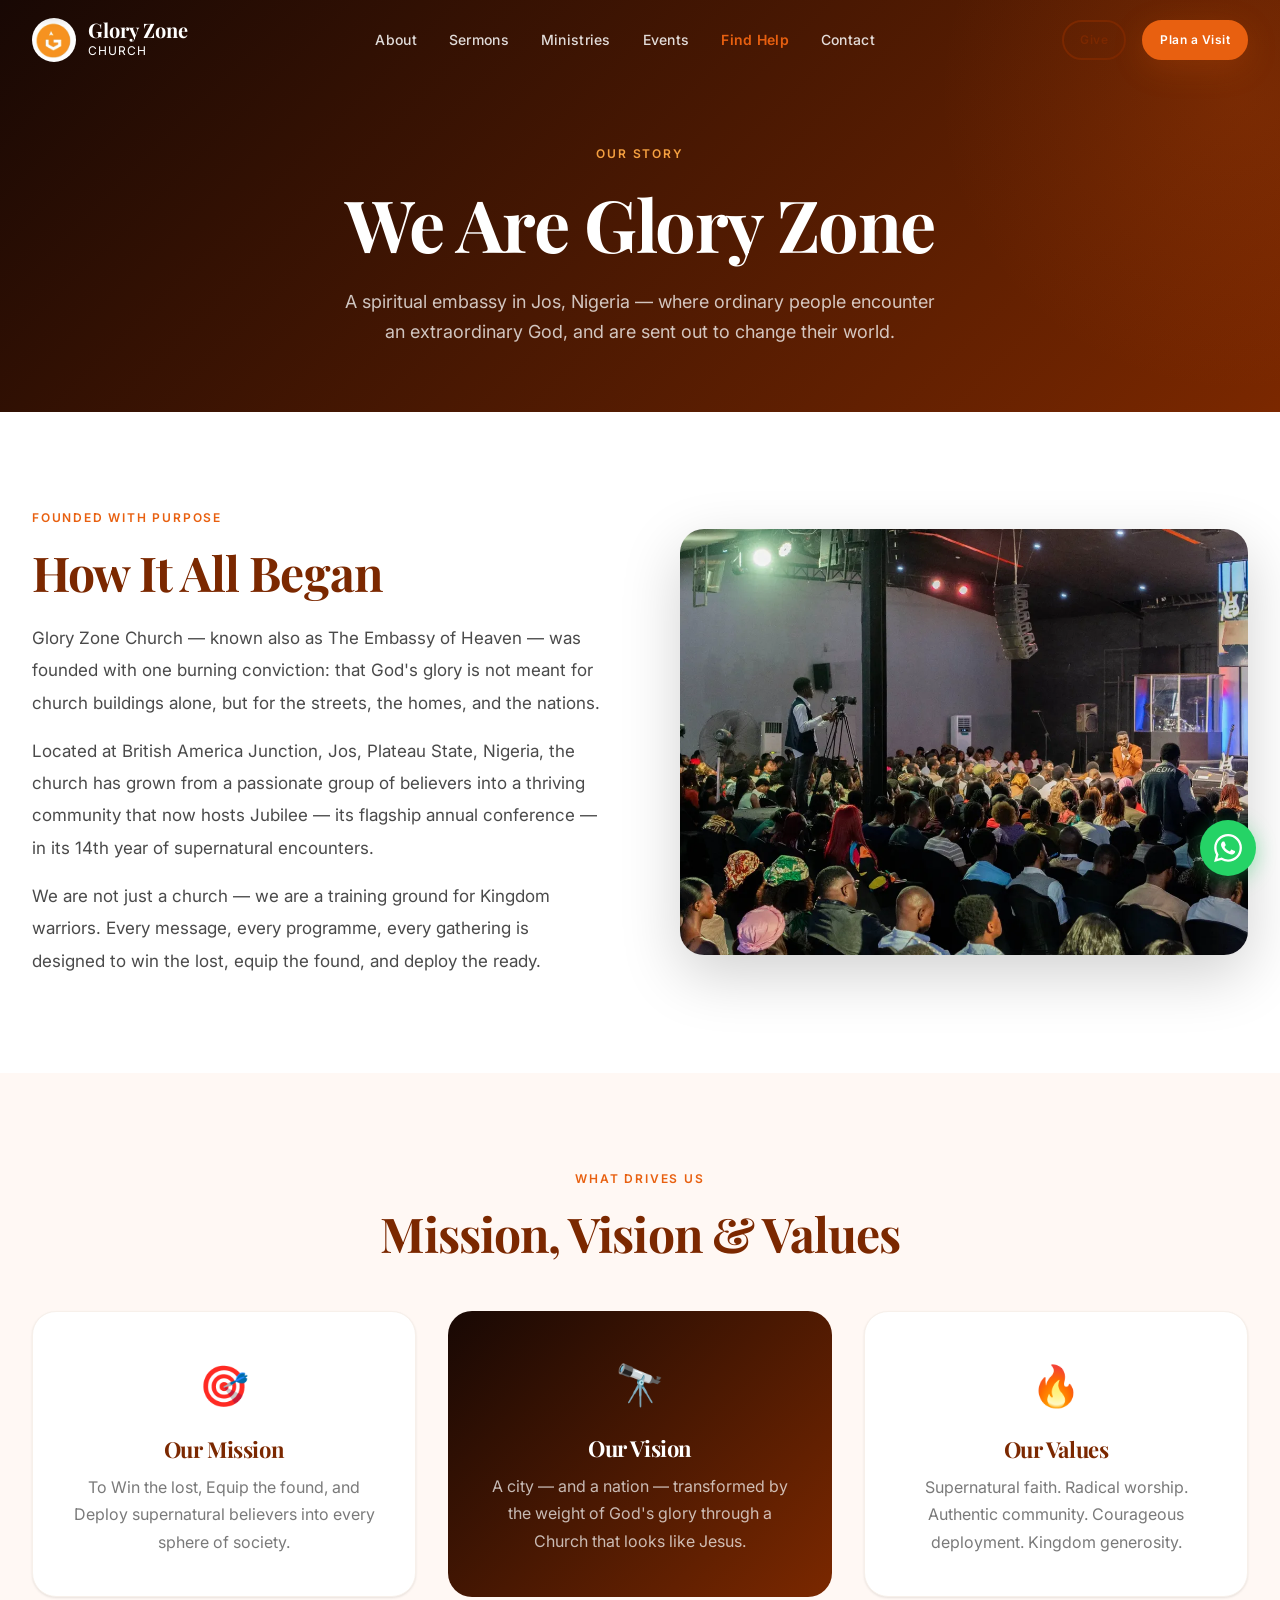
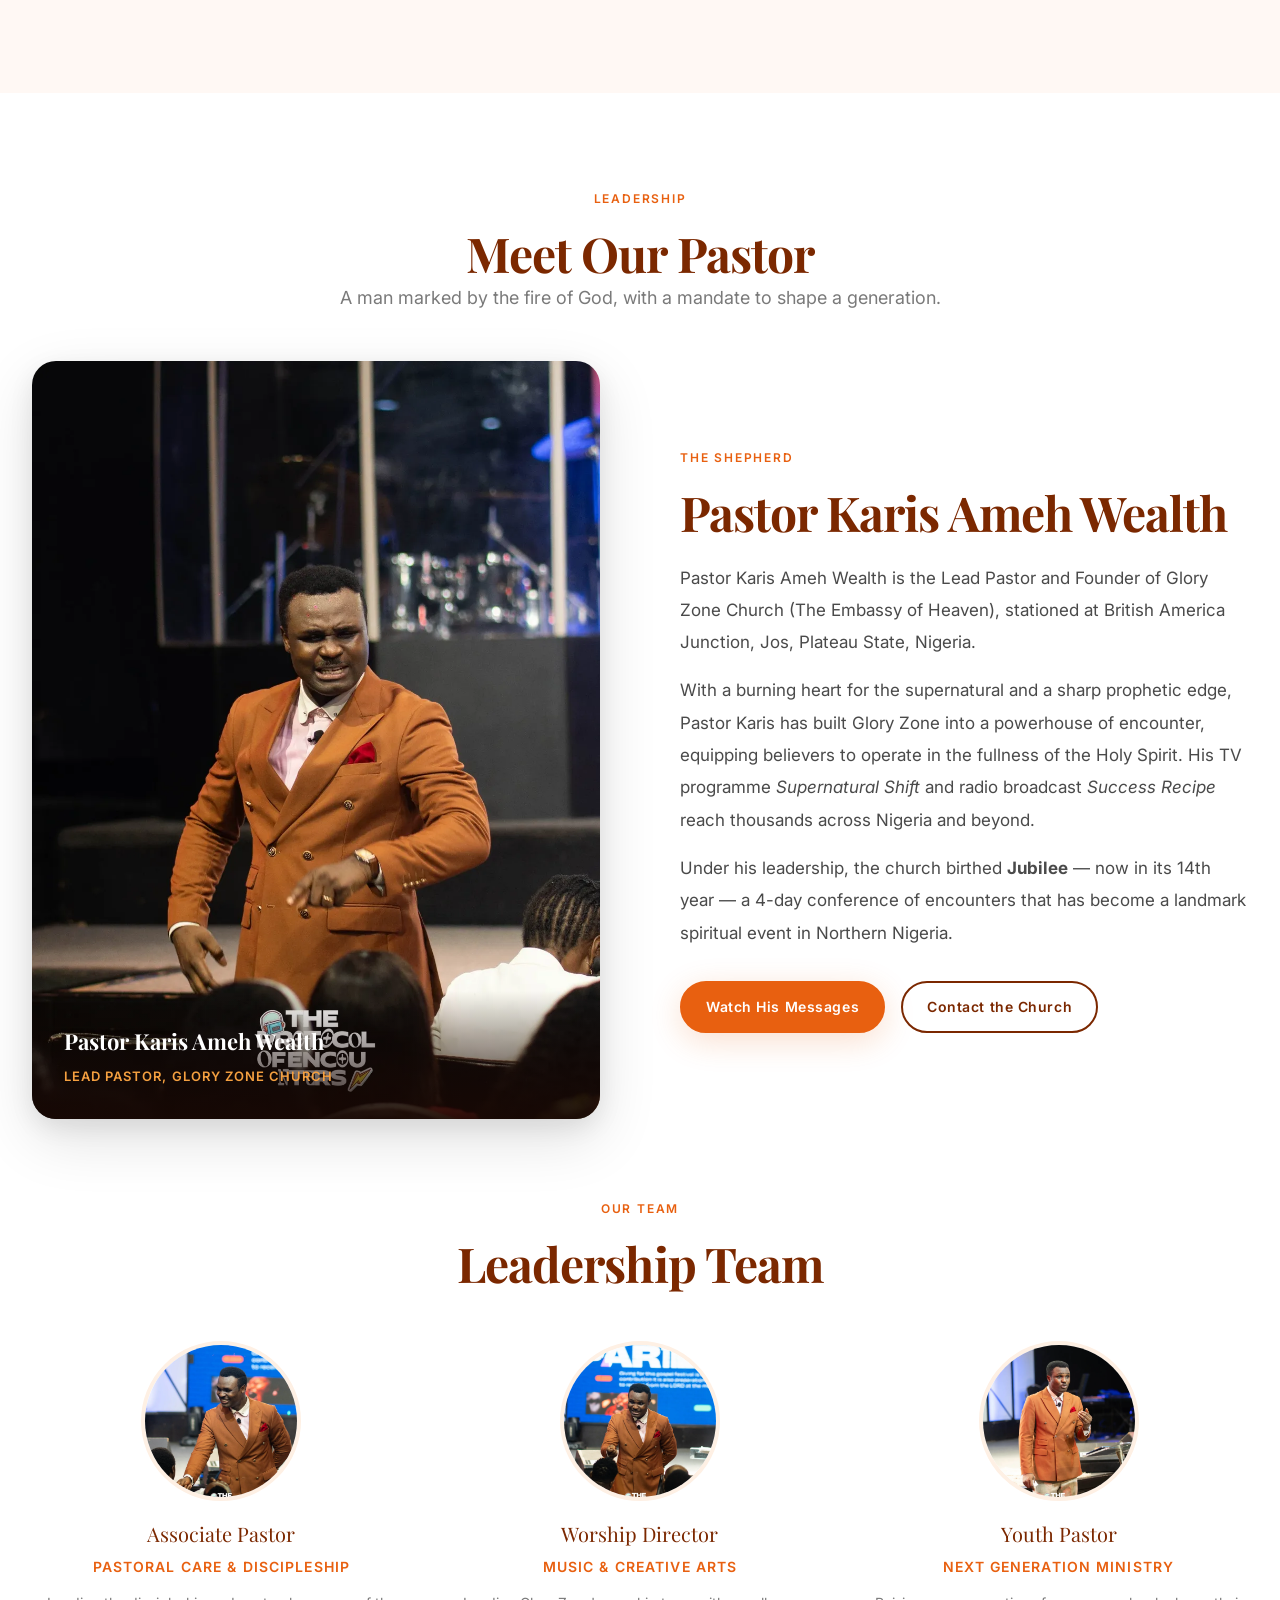
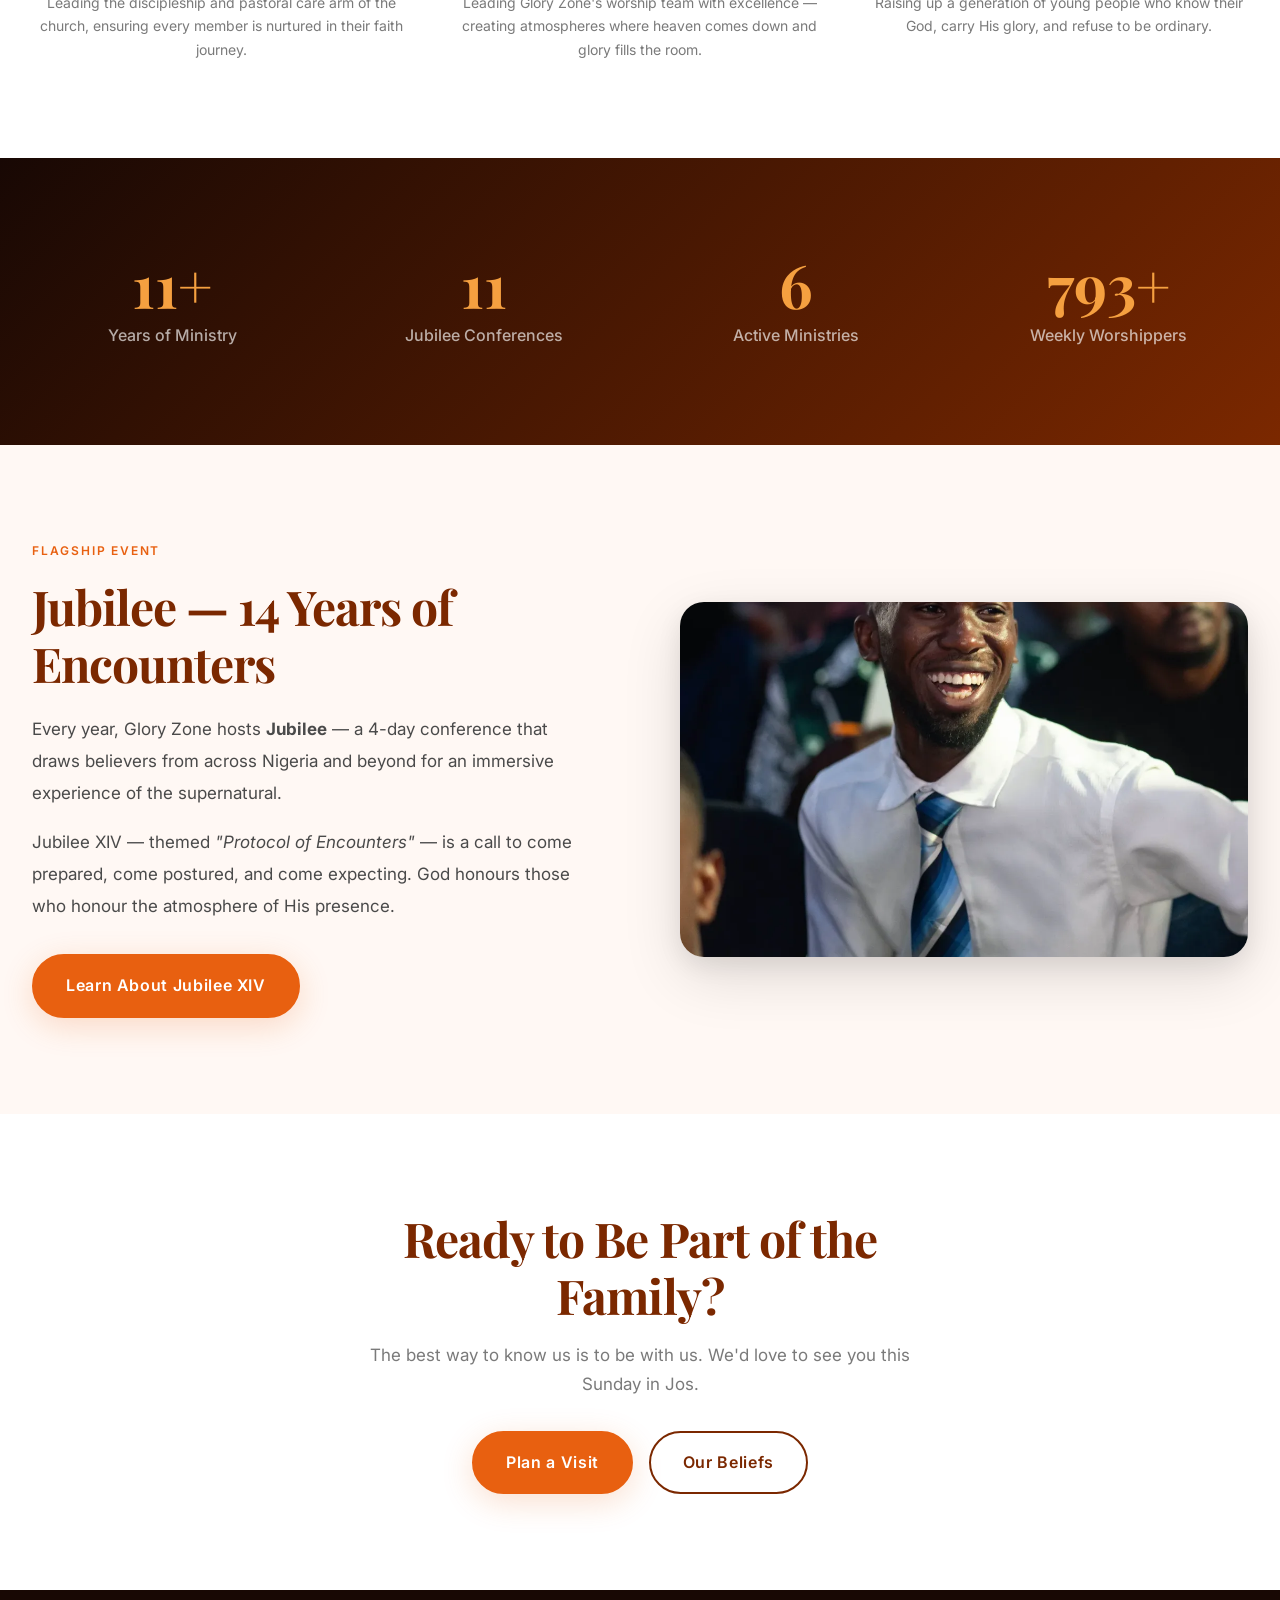
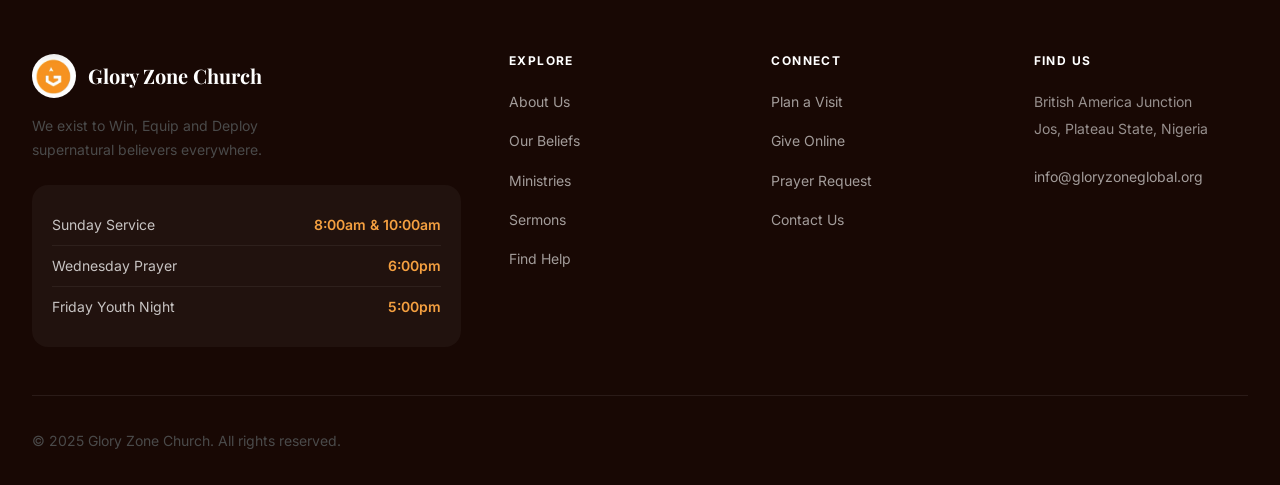
==== commit ff89bbbf: "Update pastor name to Karis Ameh Wealth across all pages" ====
--- a/about.html
+++ b/about.html
@@ -131,24 +131,24 @@
           <div style="border-radius:24px;overflow:hidden;box-shadow:var(--shadow-xl);aspect-ratio:3/4;position:relative;">
             <img
               src="Pastors photo/THE PROTOCOL OF ENCOUNTERS 🔥As we prepare for Jubilee XIV, do not show up casually. God honors (5).webp"
-              alt="Pastor Peniel Utibe — Lead Pastor, Glory Zone Church"
+              alt="Pastor Karis Ameh Wealth — Lead Pastor, Glory Zone Church"
               style="width:100%;height:100%;object-fit:cover;"
             />
             <div style="position:absolute;bottom:0;left:0;right:0;background:linear-gradient(to top,rgba(24,8,4,0.92),transparent);padding:32px;">
-              <div style="font-family:'Playfair Display',serif;font-size:22px;color:white;font-weight:700;">Pastor Peniel Utibe</div>
+              <div style="font-family:'Playfair Display',serif;font-size:22px;color:white;font-weight:700;">Pastor Karis Ameh Wealth</div>
               <div style="font-size:13px;color:var(--color-accent-light);font-weight:600;letter-spacing:0.08em;text-transform:uppercase;margin-top:4px;">Lead Pastor, Glory Zone Church</div>
             </div>
           </div>
 
           <div>
             <span class="section-header__label">The Shepherd</span>
-            <h2 style="margin-bottom:20px;">Pastor Peniel Utibe</h2>
-            <p style="font-size:17px;line-height:1.9;color:var(--color-text-soft);margin-bottom:16px;">
-              Pastor Peniel Utibe is the Lead Pastor and Founder of Glory Zone Church (The Embassy of Heaven),
+            <h2 style="margin-bottom:20px;">Pastor Karis Ameh Wealth</h2>
+            <p style="font-size:17px;line-height:1.9;color:var(--color-text-soft);margin-bottom:16px;">
+              Pastor Karis Ameh Wealth is the Lead Pastor and Founder of Glory Zone Church (The Embassy of Heaven),
               stationed at British America Junction, Jos, Plateau State, Nigeria.
             </p>
             <p style="font-size:17px;line-height:1.9;color:var(--color-text-soft);margin-bottom:16px;">
-              With a burning heart for the supernatural and a sharp prophetic edge, Pastor Peniel has built Glory Zone
+              With a burning heart for the supernatural and a sharp prophetic edge, Pastor Karis has built Glory Zone
               into a powerhouse of encounter, equipping believers to operate in the fullness of the Holy Spirit.
               His TV programme <em>Supernatural Shift</em> and radio broadcast <em>Success Recipe</em> reach thousands
               across Nigeria and beyond.
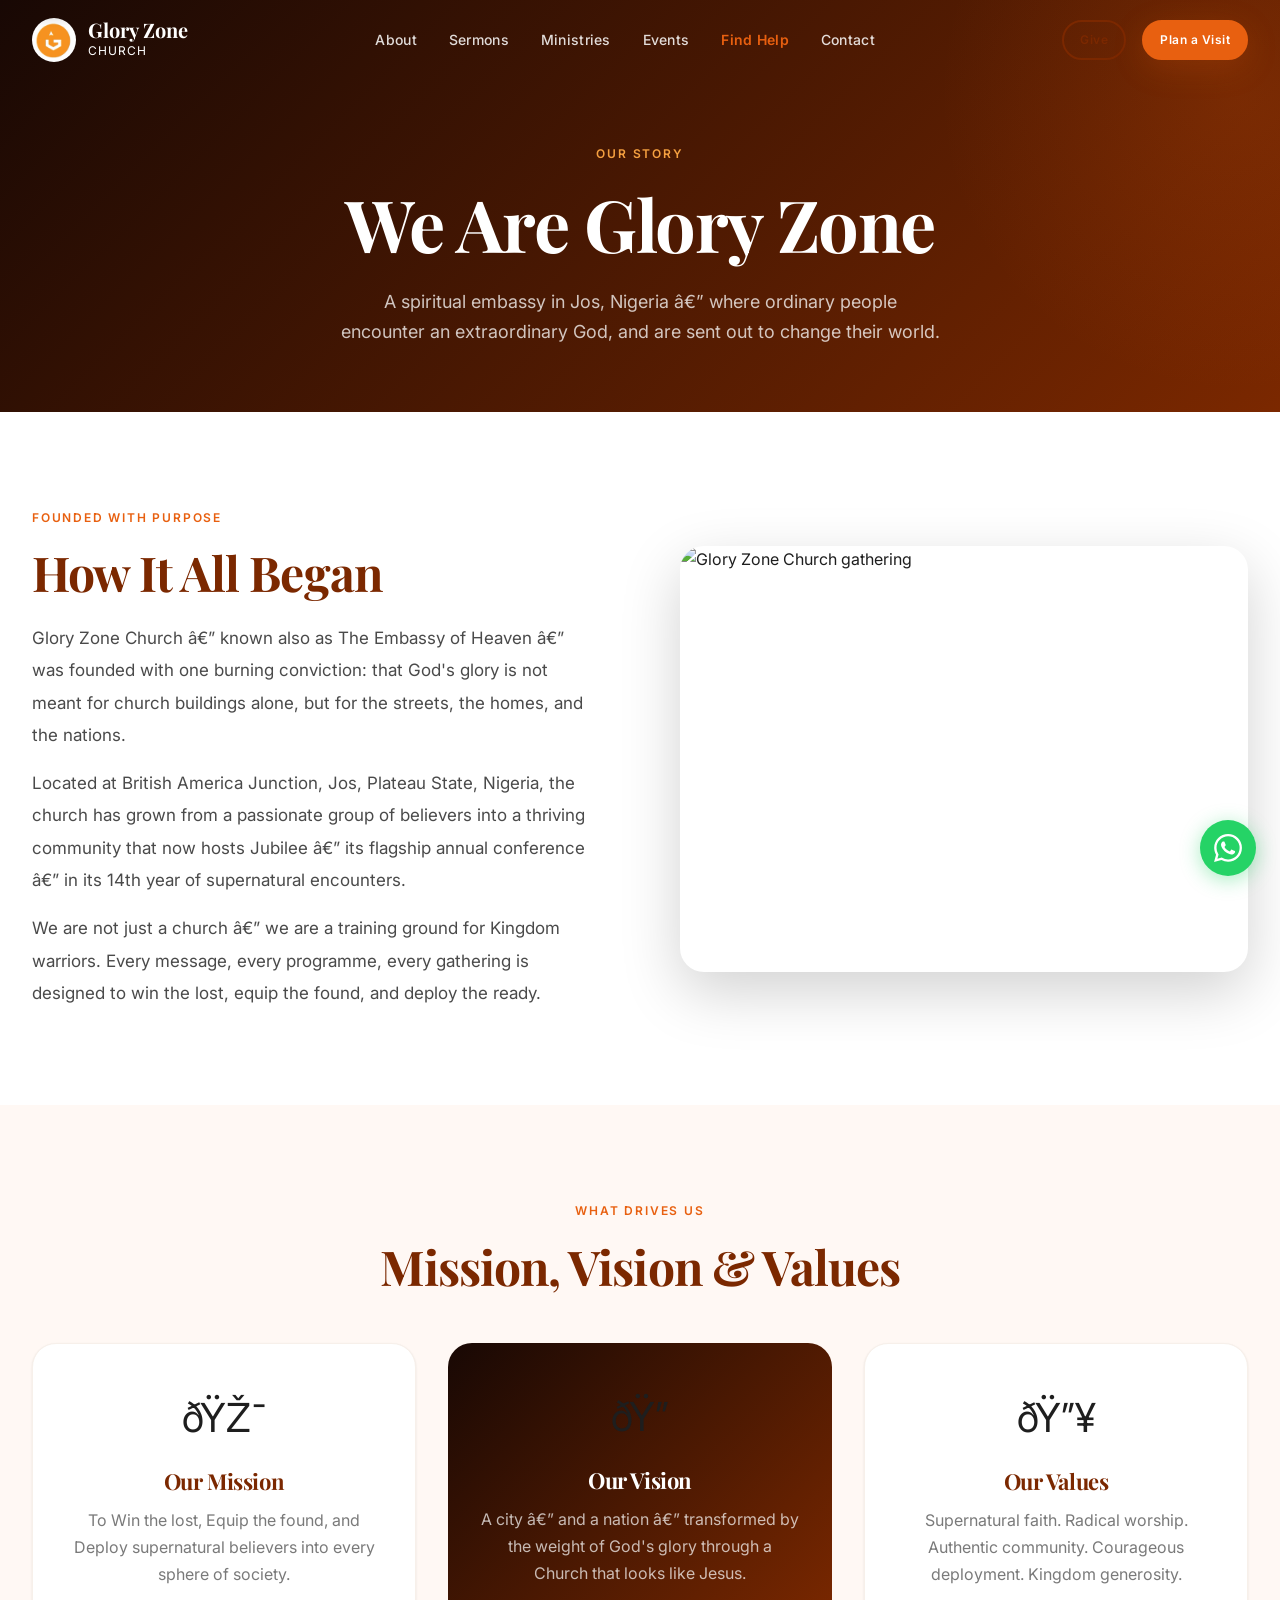
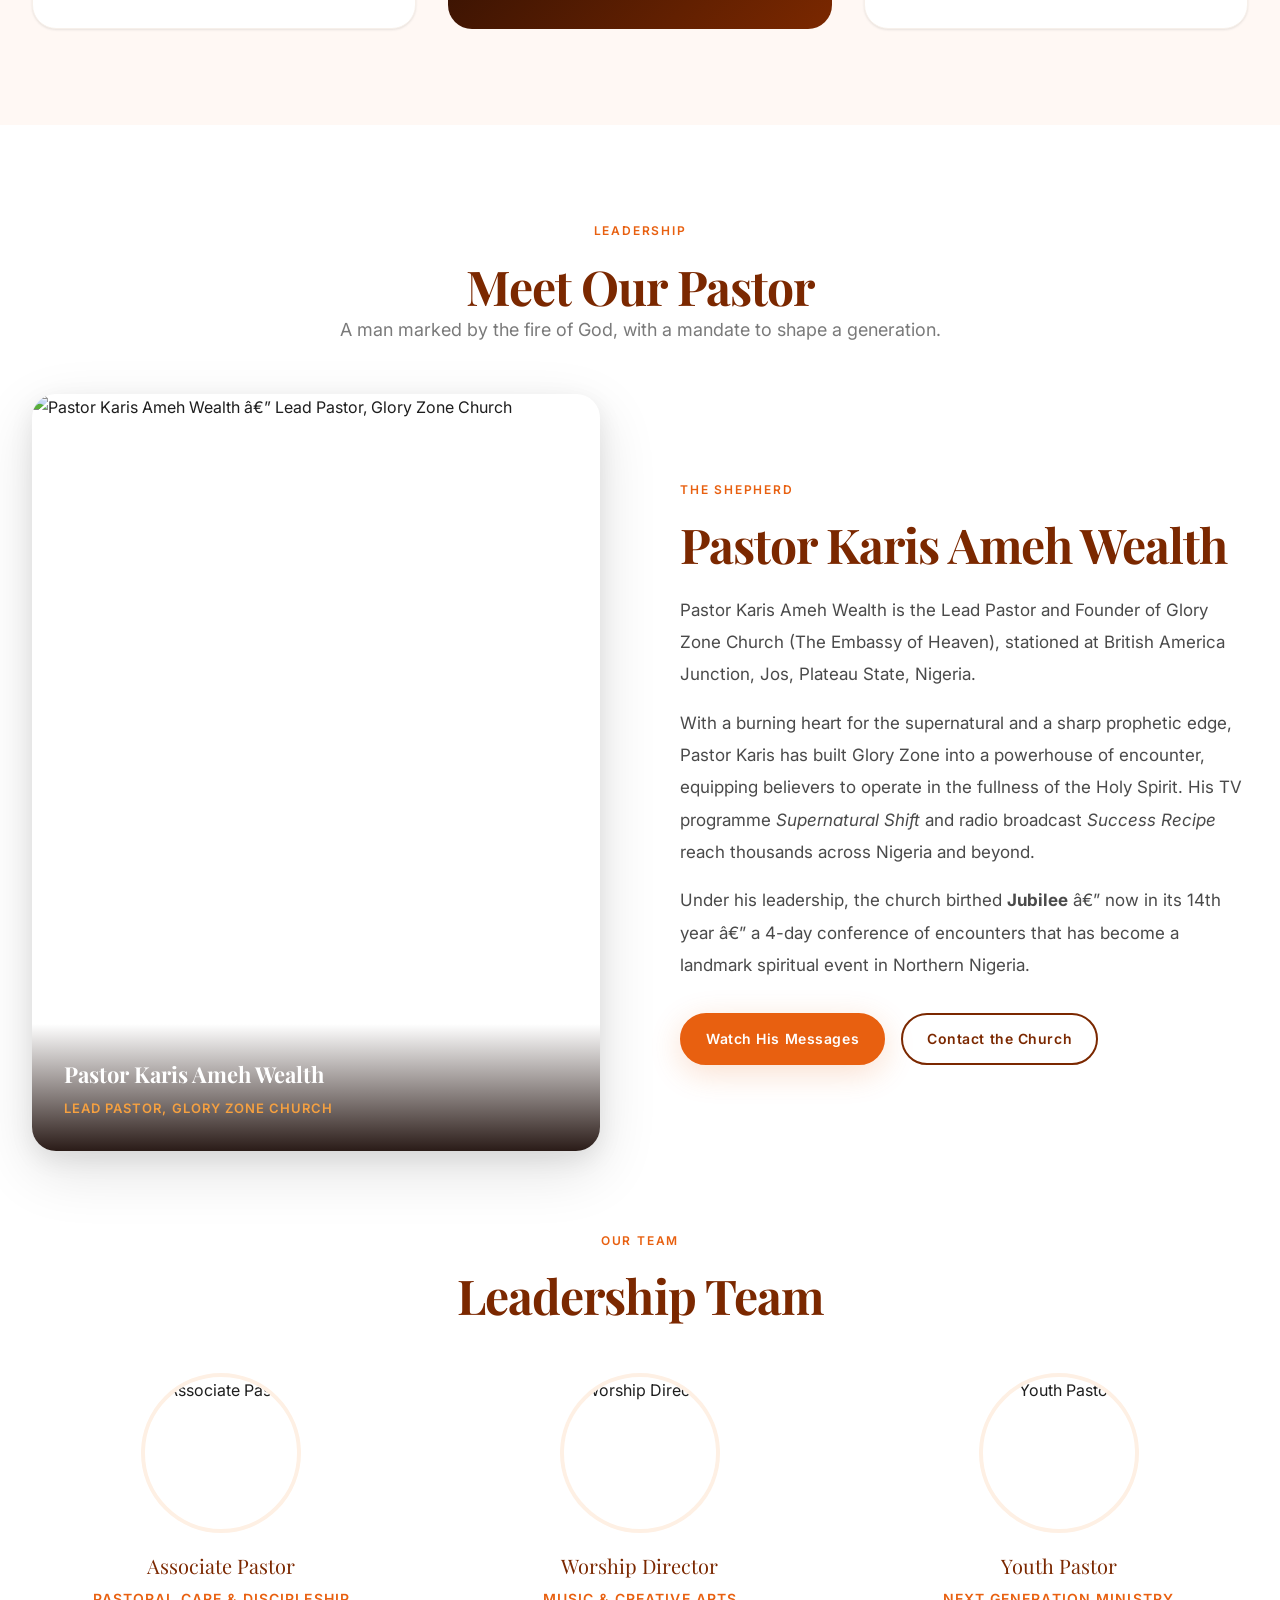
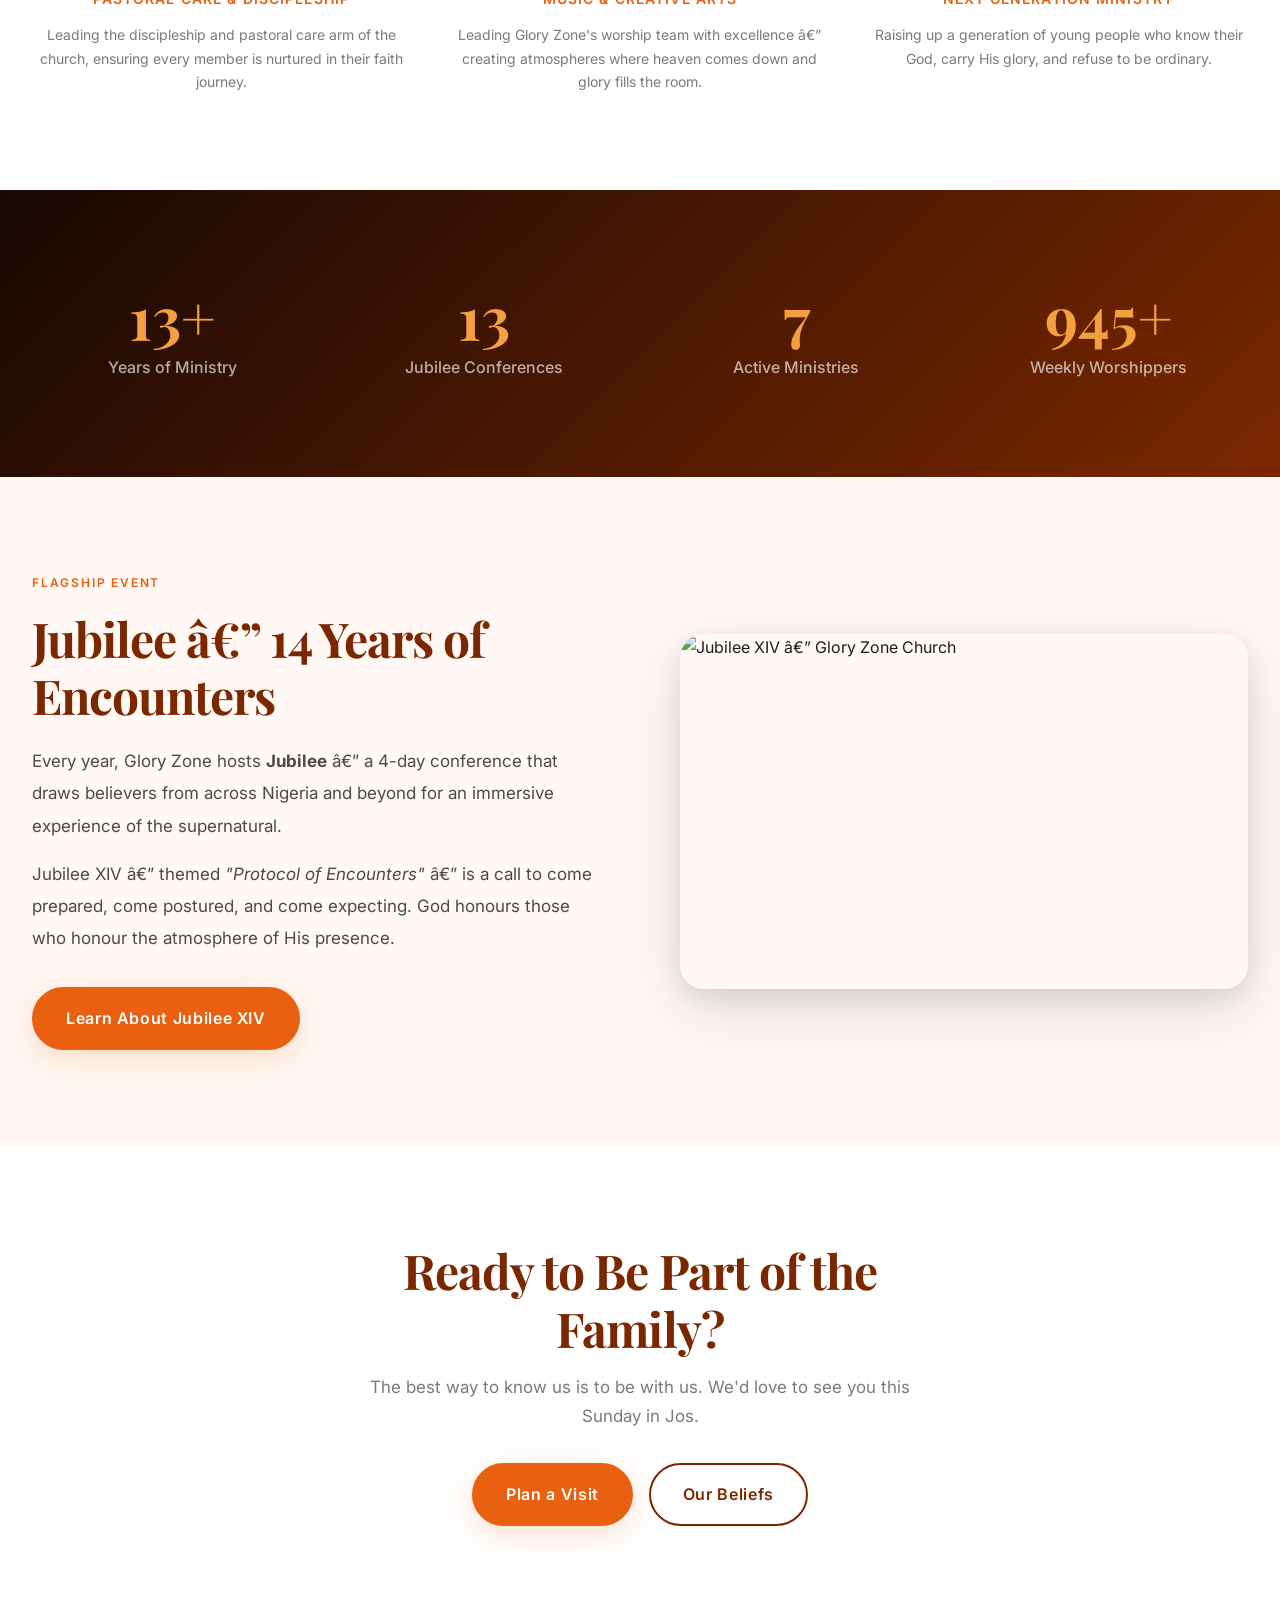
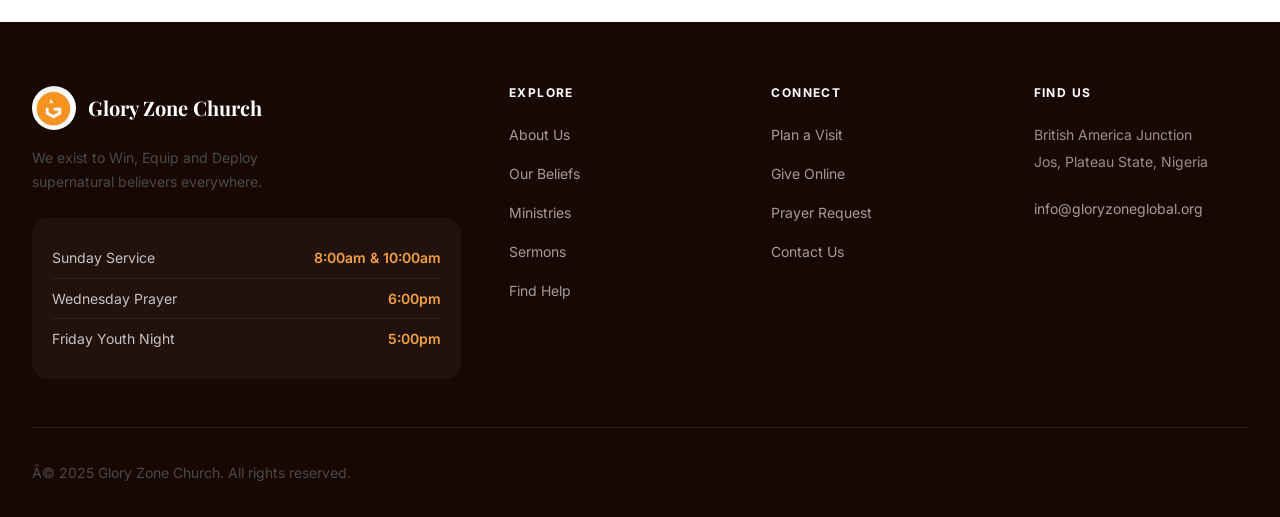
==== commit 90d3aa9e: "Add favicon to all pages Co-Authored-By: Claude Sonnet 4.6 <noreply@anthropic.com>" ====
--- a/about.html
+++ b/about.html
@@ -1,11 +1,15 @@
-<!DOCTYPE html>
+﻿<!DOCTYPE html>
 <html lang="en">
 <head>
   <meta charset="UTF-8" />
   <meta name="viewport" content="width=device-width, initial-scale=1.0" />
-  <meta name="description" content="About Glory Zone Church — our story, our pastor, and our mission to Win, Equip and Deploy supernatural believers in Jos, Nigeria." />
-  <title>About Us — Glory Zone Church</title>
+  <meta name="description" content="About Glory Zone Church â€” our story, our pastor, and our mission to Win, Equip and Deploy supernatural believers in Jos, Nigeria." />
+  <title>About Us â€” Glory Zone Church</title>
+    <link rel="icon" href="logos/8YkVA8Vz_400x400.jpg" type="image/jpeg" />
+  <link rel="apple-touch-icon" href="logos/8YkVA8Vz_400x400.jpg" />
   <link rel="preconnect" href="https://fonts.googleapis.com" />
+    <link rel="icon" href="logos/8YkVA8Vz_400x400.jpg" type="image/jpeg" />
+  <link rel="apple-touch-icon" href="logos/8YkVA8Vz_400x400.jpg" />
   <link rel="preconnect" href="https://fonts.gstatic.com" crossorigin />
   <link href="https://fonts.googleapis.com/css2?family=Playfair+Display:ital,wght@0,700;0,800;1,700&family=Inter:wght@400;500;600&display=swap" rel="stylesheet" />
   <link rel="stylesheet" href="css/style.css" />
@@ -34,7 +38,7 @@
     </div>
   </nav>
   <div class="mobile-nav" id="mobile-nav">
-    <button class="mobile-nav__close" id="mobile-nav-close">✕</button>
+    <button class="mobile-nav__close" id="mobile-nav-close">âœ•</button>
     <ul class="mobile-nav__links">
       <li><a href="index.html" class="mobile-nav__link">Home</a></li>
       <li><a href="about.html" class="mobile-nav__link">About</a></li>
@@ -54,7 +58,7 @@
       <span class="page-hero__label">Our Story</span>
       <h1 class="page-hero__title">We Are Glory Zone</h1>
       <p class="page-hero__subtitle">
-        A spiritual embassy in Jos, Nigeria — where ordinary people encounter an extraordinary God,
+        A spiritual embassy in Jos, Nigeria â€” where ordinary people encounter an extraordinary God,
         and are sent out to change their world.
       </p>
     </div>
@@ -67,22 +71,22 @@
             <span class="section-header__label">Founded with Purpose</span>
             <h2 style="margin-bottom:20px;">How It All Began</h2>
             <p style="font-size:17px;line-height:1.9;color:var(--color-text-soft);margin-bottom:16px;">
-              Glory Zone Church — known also as The Embassy of Heaven — was founded with one burning conviction:
+              Glory Zone Church â€” known also as The Embassy of Heaven â€” was founded with one burning conviction:
               that God's glory is not meant for church buildings alone, but for the streets, the homes, and the nations.
             </p>
             <p style="font-size:17px;line-height:1.9;color:var(--color-text-soft);margin-bottom:16px;">
               Located at British America Junction, Jos, Plateau State, Nigeria, the church has grown from a passionate
-              group of believers into a thriving community that now hosts Jubilee — its flagship annual conference —
+              group of believers into a thriving community that now hosts Jubilee â€” its flagship annual conference â€”
               in its 14th year of supernatural encounters.
             </p>
             <p style="font-size:17px;line-height:1.9;color:var(--color-text-soft);">
-              We are not just a church — we are a training ground for Kingdom warriors. Every message, every programme,
+              We are not just a church â€” we are a training ground for Kingdom warriors. Every message, every programme,
               every gathering is designed to win the lost, equip the found, and deploy the ready.
             </p>
           </div>
           <div class="reveal" style="border-radius:24px;aspect-ratio:4/3;overflow:hidden;position:relative;box-shadow:0 20px 60px rgba(0,0,0,0.18);">
             <img
-              src="Images/THE PROTOCOL OF ENCOUNTERS 🔥As we prepare for Jubilee XIV, do not show up casually. God honors (6).webp"
+              src="Images/THE PROTOCOL OF ENCOUNTERS ðŸ”¥As we prepare for Jubilee XIV, do not show up casually. God honors (6).webp"
               alt="Glory Zone Church gathering"
               style="width:100%;height:100%;object-fit:cover;"
             />
@@ -100,17 +104,17 @@
         </div>
         <div class="grid grid-3 reveal" style="gap:32px;">
           <div style="text-align:center;padding:40px 32px;background:white;border-radius:var(--radius-xl);border:1px solid var(--color-border-light);box-shadow:var(--shadow-sm);">
-            <div style="font-size:40px;margin-bottom:16px;">🎯</div>
+            <div style="font-size:40px;margin-bottom:16px;">ðŸŽ¯</div>
             <h3 style="font-size:22px;margin-bottom:12px;">Our Mission</h3>
             <p style="color:var(--color-muted);line-height:1.7;">To Win the lost, Equip the found, and Deploy supernatural believers into every sphere of society.</p>
           </div>
           <div style="text-align:center;padding:40px 32px;background:linear-gradient(135deg,#180804,#7B2800);border-radius:var(--radius-xl);">
-            <div style="font-size:40px;margin-bottom:16px;">🔭</div>
+            <div style="font-size:40px;margin-bottom:16px;">ðŸ”­</div>
             <h3 style="font-size:22px;margin-bottom:12px;color:white;">Our Vision</h3>
-            <p style="color:rgba(255,255,255,0.70);line-height:1.7;">A city — and a nation — transformed by the weight of God's glory through a Church that looks like Jesus.</p>
+            <p style="color:rgba(255,255,255,0.70);line-height:1.7;">A city â€” and a nation â€” transformed by the weight of God's glory through a Church that looks like Jesus.</p>
           </div>
           <div style="text-align:center;padding:40px 32px;background:white;border-radius:var(--radius-xl);border:1px solid var(--color-border-light);box-shadow:var(--shadow-sm);">
-            <div style="font-size:40px;margin-bottom:16px;">🔥</div>
+            <div style="font-size:40px;margin-bottom:16px;">ðŸ”¥</div>
             <h3 style="font-size:22px;margin-bottom:12px;">Our Values</h3>
             <p style="color:var(--color-muted);line-height:1.7;">Supernatural faith. Radical worship. Authentic community. Courageous deployment. Kingdom generosity.</p>
           </div>
@@ -130,8 +134,8 @@
         <div style="display:grid;grid-template-columns:1fr 1fr;gap:80px;align-items:center;" class="reveal">
           <div style="border-radius:24px;overflow:hidden;box-shadow:var(--shadow-xl);aspect-ratio:3/4;position:relative;">
             <img
-              src="Pastors photo/THE PROTOCOL OF ENCOUNTERS 🔥As we prepare for Jubilee XIV, do not show up casually. God honors (5).webp"
-              alt="Pastor Karis Ameh Wealth — Lead Pastor, Glory Zone Church"
+              src="Pastors photo/THE PROTOCOL OF ENCOUNTERS ðŸ”¥As we prepare for Jubilee XIV, do not show up casually. God honors (5).webp"
+              alt="Pastor Karis Ameh Wealth â€” Lead Pastor, Glory Zone Church"
               style="width:100%;height:100%;object-fit:cover;"
             />
             <div style="position:absolute;bottom:0;left:0;right:0;background:linear-gradient(to top,rgba(24,8,4,0.92),transparent);padding:32px;">
@@ -154,7 +158,7 @@
               across Nigeria and beyond.
             </p>
             <p style="font-size:17px;line-height:1.9;color:var(--color-text-soft);margin-bottom:32px;">
-              Under his leadership, the church birthed <strong>Jubilee</strong> — now in its 14th year —
+              Under his leadership, the church birthed <strong>Jubilee</strong> â€” now in its 14th year â€”
               a 4-day conference of encounters that has become a landmark spiritual event in Northern Nigeria.
             </p>
             <div style="display:flex;gap:16px;flex-wrap:wrap;">
@@ -174,7 +178,7 @@
 
             <div class="team-card">
               <div style="width:160px;height:160px;border-radius:50%;overflow:hidden;margin:0 auto var(--space-4);border:4px solid var(--color-accent-subtle);">
-                <img src="Pastors photo/THE PROTOCOL OF ENCOUNTERS 🔥As we prepare for Jubilee XIV, do not show up casually. God honors (7).webp" alt="Associate Pastor" style="width:100%;height:100%;object-fit:cover;" />
+                <img src="Pastors photo/THE PROTOCOL OF ENCOUNTERS ðŸ”¥As we prepare for Jubilee XIV, do not show up casually. God honors (7).webp" alt="Associate Pastor" style="width:100%;height:100%;object-fit:cover;" />
               </div>
               <div class="team-card__name">Associate Pastor</div>
               <div class="team-card__role">Pastoral Care &amp; Discipleship</div>
@@ -183,16 +187,16 @@
 
             <div class="team-card">
               <div style="width:160px;height:160px;border-radius:50%;overflow:hidden;margin:0 auto var(--space-4);border:4px solid var(--color-accent-subtle);">
-                <img src="Pastors photo/THE PROTOCOL OF ENCOUNTERS 🔥As we prepare for Jubilee XIV, do not show up casually. God honors (2).webp" alt="Worship Director" style="width:100%;height:100%;object-fit:cover;" />
+                <img src="Pastors photo/THE PROTOCOL OF ENCOUNTERS ðŸ”¥As we prepare for Jubilee XIV, do not show up casually. God honors (2).webp" alt="Worship Director" style="width:100%;height:100%;object-fit:cover;" />
               </div>
               <div class="team-card__name">Worship Director</div>
               <div class="team-card__role">Music &amp; Creative Arts</div>
-              <p class="team-card__bio">Leading Glory Zone's worship team with excellence — creating atmospheres where heaven comes down and glory fills the room.</p>
+              <p class="team-card__bio">Leading Glory Zone's worship team with excellence â€” creating atmospheres where heaven comes down and glory fills the room.</p>
             </div>
 
             <div class="team-card">
               <div style="width:160px;height:160px;border-radius:50%;overflow:hidden;margin:0 auto var(--space-4);border:4px solid var(--color-accent-subtle);">
-                <img src="Pastors photo/THE PROTOCOL OF ENCOUNTERS 🔥As we prepare for Jubilee XIV, do not show up casually. God honors (3).webp" alt="Youth Pastor" style="width:100%;height:100%;object-fit:cover;" />
+                <img src="Pastors photo/THE PROTOCOL OF ENCOUNTERS ðŸ”¥As we prepare for Jubilee XIV, do not show up casually. God honors (3).webp" alt="Youth Pastor" style="width:100%;height:100%;object-fit:cover;" />
               </div>
               <div class="team-card__name">Youth Pastor</div>
               <div class="team-card__role">Next Generation Ministry</div>
@@ -222,21 +226,21 @@
         <div style="display:grid;grid-template-columns:1fr 1fr;gap:80px;align-items:center;" class="reveal">
           <div>
             <span class="section-header__label">Flagship Event</span>
-            <h2 style="margin-bottom:20px;">Jubilee — 14 Years of Encounters</h2>
-            <p style="font-size:17px;line-height:1.9;color:var(--color-text-soft);margin-bottom:16px;">
-              Every year, Glory Zone hosts <strong>Jubilee</strong> — a 4-day conference that draws believers
+            <h2 style="margin-bottom:20px;">Jubilee â€” 14 Years of Encounters</h2>
+            <p style="font-size:17px;line-height:1.9;color:var(--color-text-soft);margin-bottom:16px;">
+              Every year, Glory Zone hosts <strong>Jubilee</strong> â€” a 4-day conference that draws believers
               from across Nigeria and beyond for an immersive experience of the supernatural.
             </p>
             <p style="font-size:17px;line-height:1.9;color:var(--color-text-soft);margin-bottom:32px;">
-              Jubilee XIV — themed <em>"Protocol of Encounters"</em> — is a call to come prepared, come postured,
+              Jubilee XIV â€” themed <em>"Protocol of Encounters"</em> â€” is a call to come prepared, come postured,
               and come expecting. God honours those who honour the atmosphere of His presence.
             </p>
             <a href="events.html" class="btn btn--primary btn--lg">Learn About Jubilee XIV</a>
           </div>
           <div style="border-radius:24px;overflow:hidden;box-shadow:var(--shadow-xl);aspect-ratio:16/10;">
             <img
-              src="Images/THE PROTOCOL OF ENCOUNTERS 🔥As we prepare for Jubilee XIV, do not show up casually. God honors (1).webp"
-              alt="Jubilee XIV — Glory Zone Church"
+              src="Images/THE PROTOCOL OF ENCOUNTERS ðŸ”¥As we prepare for Jubilee XIV, do not show up casually. God honors (1).webp"
+              alt="Jubilee XIV â€” Glory Zone Church"
               style="width:100%;height:100%;object-fit:cover;"
             />
           </div>
@@ -279,7 +283,7 @@
         <div><h4 class="footer__col-title">Connect</h4><ul class="footer__links"><li><a href="plan-visit.html" class="footer__link">Plan a Visit</a></li><li><a href="give.html" class="footer__link">Give Online</a></li><li><a href="contact.html#prayer" class="footer__link">Prayer Request</a></li><li><a href="contact.html" class="footer__link">Contact Us</a></li></ul></div>
         <div><h4 class="footer__col-title">Find Us</h4><ul class="footer__links"><li><span style="cursor:default;color:rgba(255,255,255,0.55);font-size:14px;">British America Junction<br>Jos, Plateau State, Nigeria</span></li><li style="margin-top:8px;"><a href="mailto:info@gloryzoneglobal.org" class="footer__link">info@gloryzoneglobal.org</a></li></ul></div>
       </div>
-      <div class="footer__bottom"><p>© 2025 Glory Zone Church. All rights reserved.</p></div>
+      <div class="footer__bottom"><p>Â© 2025 Glory Zone Church. All rights reserved.</p></div>
     </div>
   </footer>
 
@@ -289,3 +293,4 @@
   <script src="js/main.js"></script>
 </body>
 </html>
+
--- a/css/style.css
+++ b/css/style.css
@@ -107,6 +107,8 @@
   -webkit-font-smoothing: antialiased;
   -moz-osx-font-smoothing: grayscale;
   text-rendering: optimizeLegibility;
+  overflow-x: hidden;
+  max-width: 100vw;
 }
 
 body {
@@ -1422,6 +1424,78 @@
 
   .help-detail { padding: var(--space-10) var(--space-5); }
   .help-detail__prayer { padding: var(--space-6); }
+
+  /* ── Collapse ALL inline two-column grids ──────────────────────────────── */
+  div[style*="grid-template-columns:1fr 1fr"],
+  div[style*="grid-template-columns: 1fr 1fr"] {
+    display: block !important;
+  }
+
+  /* ── Collapse inline three-column grids ───────────────────────────────── */
+  div[style*="grid-template-columns:repeat(3,1fr)"],
+  div[style*="grid-template-columns: repeat(3, 1fr)"],
+  div[style*="grid-template-columns:repeat(3, 1fr)"] {
+    display: block !important;
+  }
+
+  /* ── Welcome section card stack — reset height so children can stack ──── */
+  div[style*="position:relative;height:480px"],
+  div[style*="position: relative; height: 480px"] {
+    height: auto !important;
+    min-height: unset !important;
+  }
+
+  /* ── Card stack: main image — lift out of absolute, take full width ────── */
+  div[style*="position:absolute;top:0;right:0;width:80%"] {
+    position: relative !important;
+    top: auto !important; right: auto !important;
+    width: 100% !important;
+    height: 220px !important;
+    border-radius: 16px !important;
+    margin-bottom: 0 !important;
+  }
+
+  /* ── 14-Years badge — lift out of absolute, sit below image ───────────── */
+  div[style*="position:absolute;bottom:0;left:0;width:55%"] {
+    position: relative !important;
+    bottom: auto !important; left: auto !important;
+    width: 100% !important;
+    height: auto !important;
+    min-height: 110px !important;
+    padding: 20px 24px !important;
+    margin-top: 12px !important;
+    border-radius: 16px !important;
+    box-sizing: border-box !important;
+    flex-direction: row !important;
+    align-items: center !important;
+    gap: 16px !important;
+    justify-content: flex-start !important;
+  }
+
+  /* Badge number stays large */
+  div[style*="position:absolute;bottom:0;left:0;width:55%"] > div:first-child {
+    font-size: 48px !important;
+    flex-shrink: 0 !important;
+  }
+
+  /* Badge label text */
+  div[style*="position:absolute;bottom:0;left:0;width:55%"] > div:last-child {
+    font-size: 15px !important;
+    line-height: 1.4 !important;
+  }
+
+  /* ── Events section header flex — stack on mobile ─────────────────────── */
+  div[style*="display:flex;justify-content:space-between;align-items:flex-end"] {
+    flex-direction: column !important;
+    align-items: flex-start !important;
+    gap: 16px !important;
+  }
+
+  /* ── Section with inline padding overrides ─────────────────────────────── */
+  section[style*="padding:80px 0"],
+  section[style*="padding:64px 0"] {
+    padding: 48px 0 !important;
+  }
 }
 
 /* --------------------------------------------------------------------------
@@ -1431,6 +1505,11 @@
   .help-grid { grid-template-columns: 1fr; }
   .help-card { aspect-ratio: 3/2; }
   .giving-options { grid-template-columns: repeat(2, 1fr); }
+
+  /* Further shrink badge number on tiny screens */
+  div[style*="position:absolute;bottom:0;left:0;width:55%"] > div:first-child {
+    font-size: 36px !important;
+  }
 }
 
 /* --------------------------------------------------------------------------
